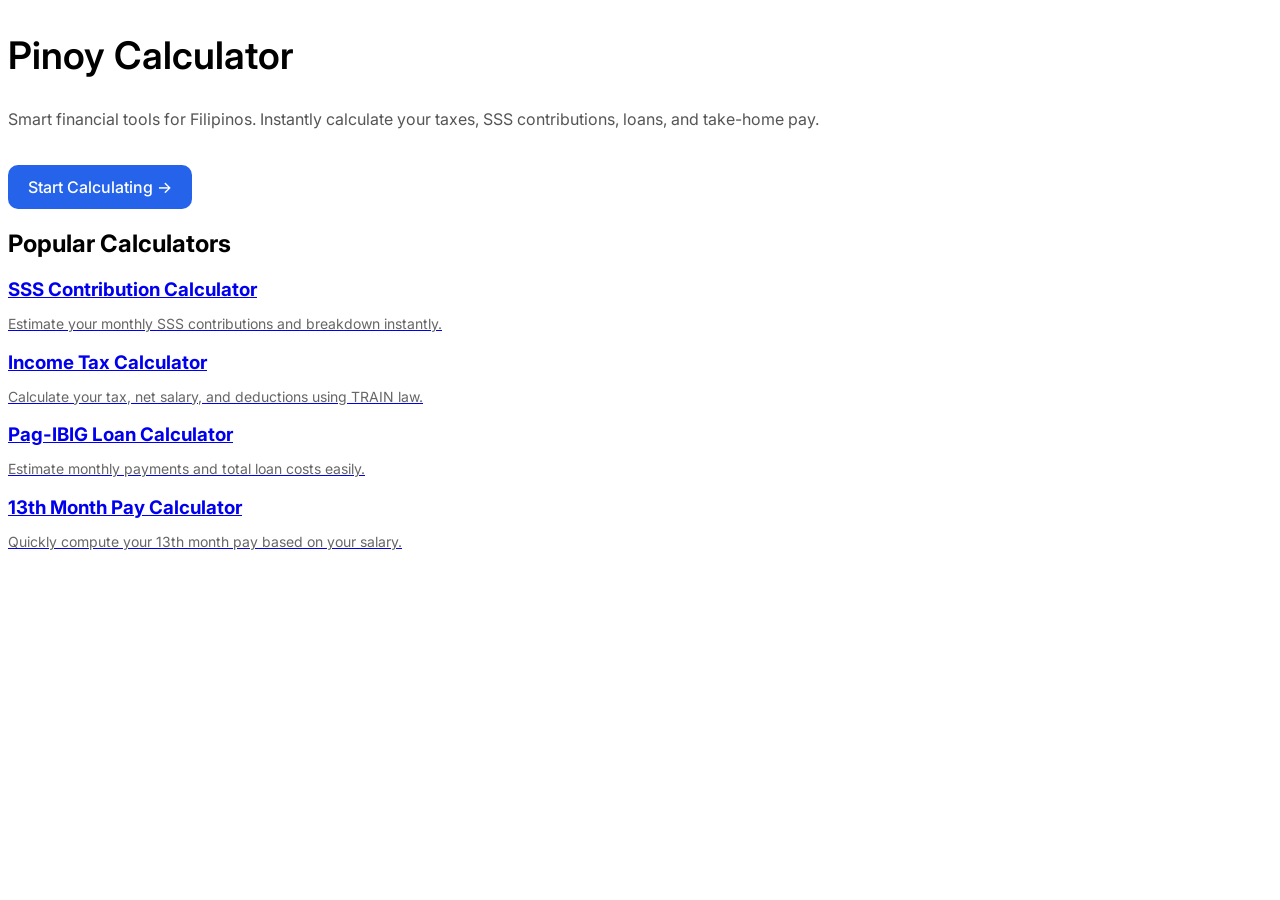
==== index.html @ 7c48332d "Update index.html" ====
<!DOCTYPE html>
<html lang="en">

<head>

<meta charset="UTF-8">
<meta name="viewport" content="width=device-width, initial-scale=1.0">

<title>Pinoy Calculator</title>

<meta name="description" content="Free Filipino financial calculators including SSS, income tax, Pag-IBIG loan, and 13th month pay.">

<!-- FONT -->
<link href="https://fonts.googleapis.com/css2?family=Inter:wght@300;400;500;600&display=swap" rel="stylesheet">

<link rel="stylesheet" href="/phcalculator/css/style.css">

<style>

body{
font-family:'Inter',sans-serif;
}

.hero h1{
font-size:38px;
font-weight:600;
}

.hero p{
color:#555;
font-size:16px;
margin-top:10px;
}

/* button */
.cta-btn{
display:inline-block;
margin-top:20px;
padding:12px 20px;
background:#2563eb;
color:white;
border-radius:10px;
text-decoration:none;
font-weight:500;
transition:0.2s;
}

.cta-btn:hover{
background:#1e4fd6;
}

/* cards */
.calculator-card{
cursor:pointer;
}

.calculator-card h3{
margin-bottom:8px;
}

.calculator-card p{
color:#666;
font-size:14px;
}

</style>

</head>

<body>

<!-- HEADER -->
<div id="header"></div>

<main>

<section class="hero">

<h1>Pinoy Calculator</h1>

<p>
Smart financial tools for Filipinos. Instantly calculate your taxes, SSS contributions, loans, and take-home pay.
</p>

<a href="/phcalculator/calculators/sss-contribution-calculator.html" class="cta-btn">
Start Calculating →
</a>

</section>

<section class="calculator-grid">

<h2>Popular Calculators</h2>

<div class="grid">

<a href="/phcalculator/calculators/sss-contribution-calculator.html" class="calculator-card">
<h3>SSS Contribution Calculator</h3>
<p>Estimate your monthly SSS contributions and breakdown instantly.</p>
</a>

<a href="/phcalculator/calculators/income-tax-calculator.html" class="calculator-card">
<h3>Income Tax Calculator</h3>
<p>Calculate your tax, net salary, and deductions using TRAIN law.</p>
</a>

<a href="/phcalculator/calculators/pagibig-loan-calculator.html" class="calculator-card">
<h3>Pag-IBIG Loan Calculator</h3>
<p>Estimate monthly payments and total loan costs easily.</p>
</a>

<a href="/phcalculator/calculators/13th-month-calculator.html" class="calculator-card">
<h3>13th Month Pay Calculator</h3>
<p>Quickly compute your 13th month pay based on your salary.</p>
</a>

</div>

</section>

</main>

<!-- FOOTER -->
<div id="footer"></div>

<script src="/phcalculator/js/main.js"></script>

</body>
</html>
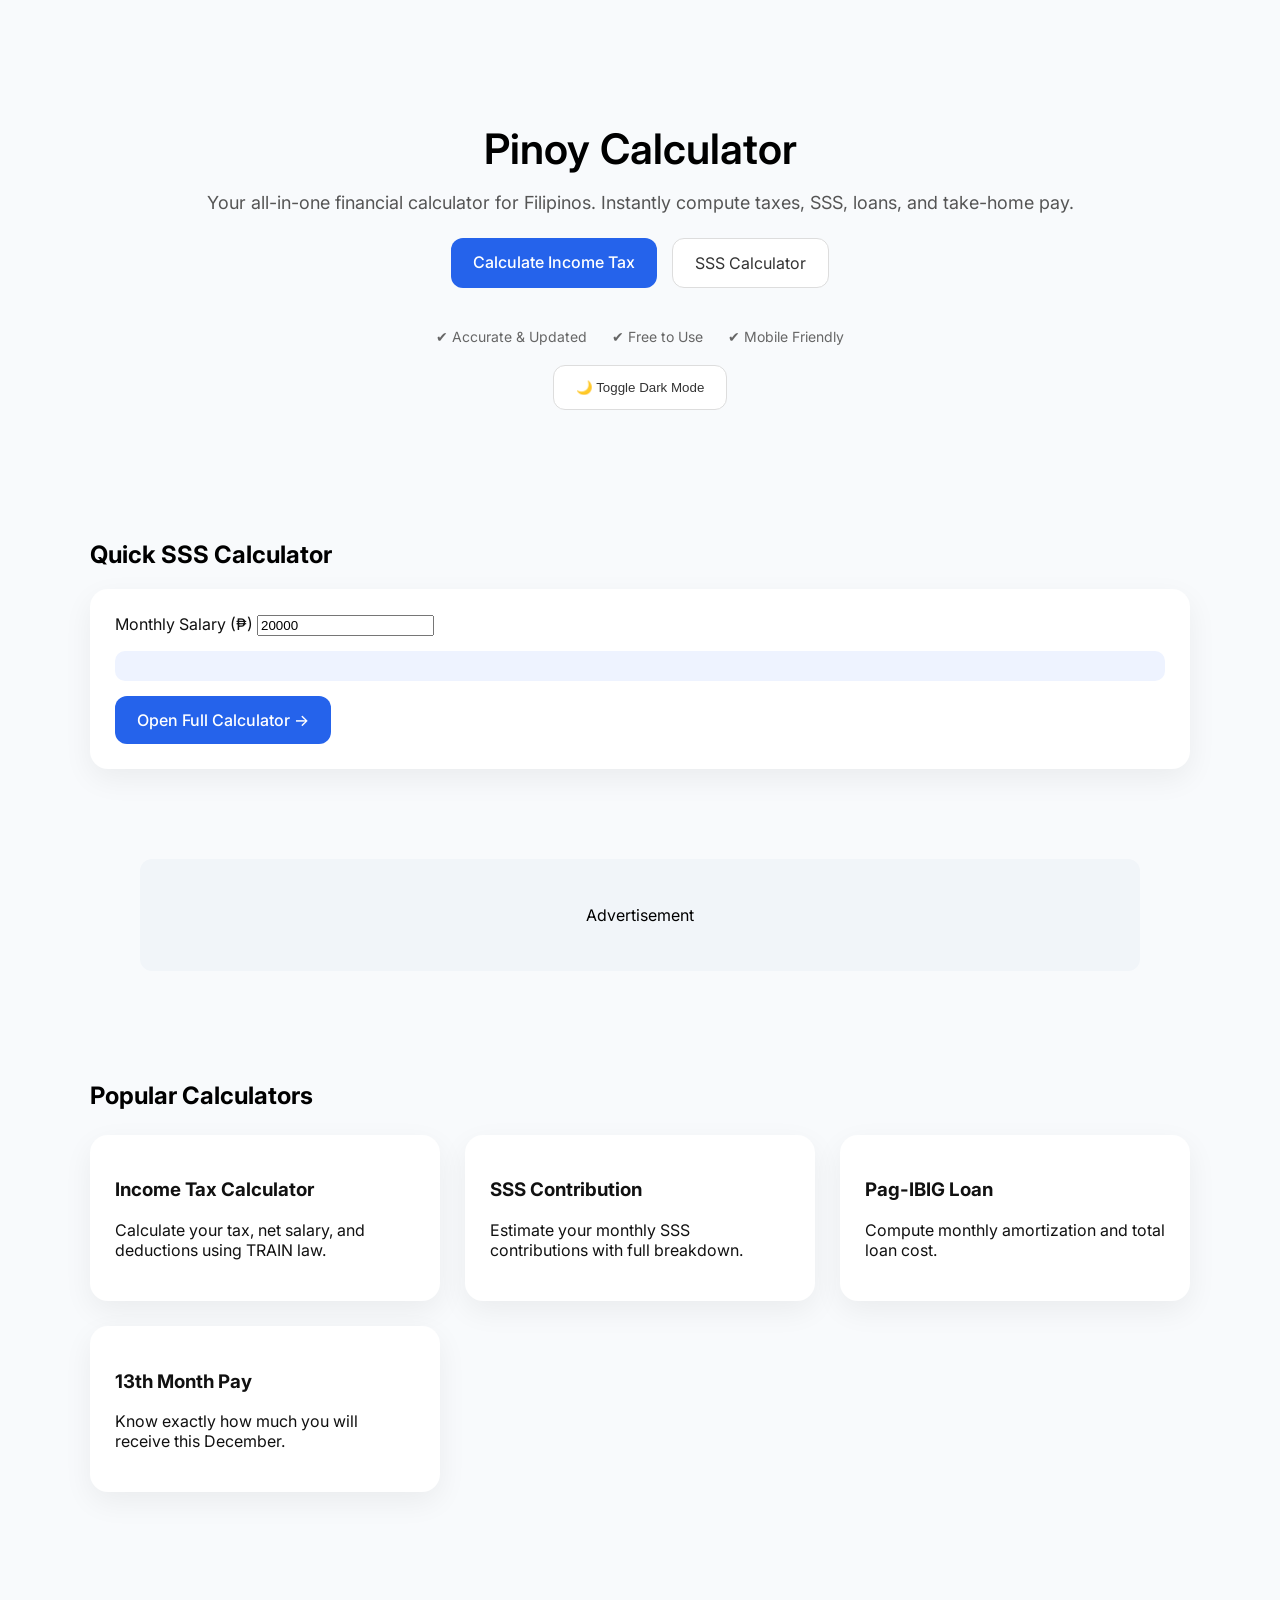
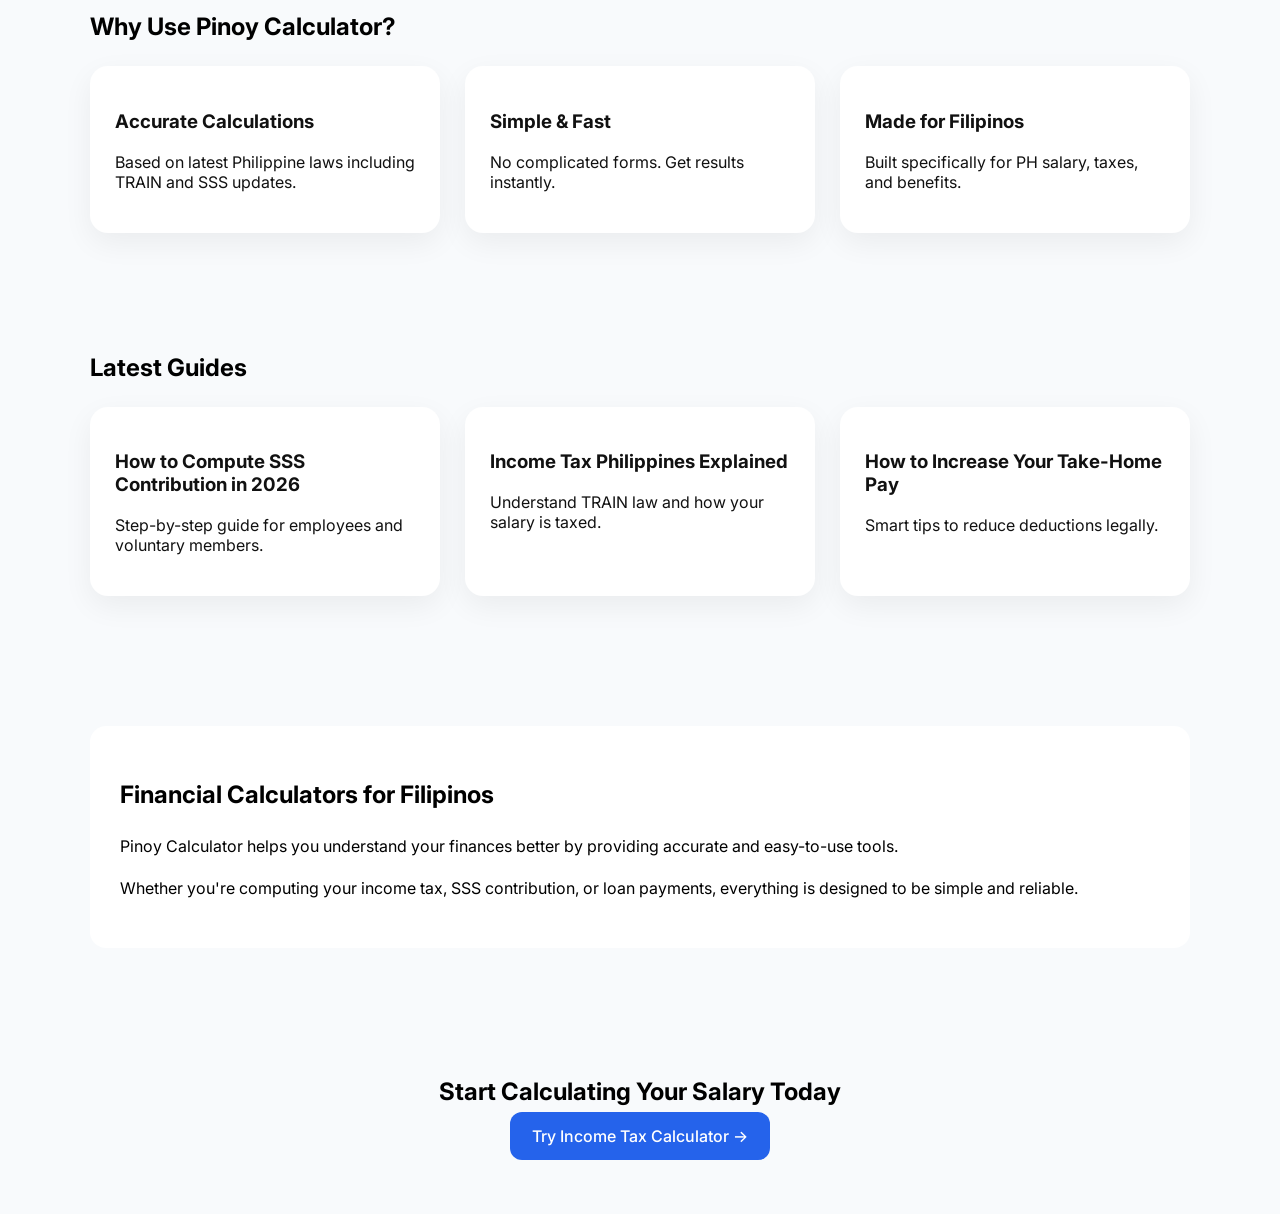
==== commit 47cce86a: "Update index.html" ====
--- a/index.html
+++ b/index.html
@@ -8,59 +8,125 @@
 
 <title>Pinoy Calculator</title>
 
-<meta name="description" content="Free Filipino financial calculators including SSS, income tax, Pag-IBIG loan, and 13th month pay.">
-
-<!-- FONT -->
+<meta name="description" content="Smart financial calculators for Filipinos. Compute SSS, income tax, loans, and take-home pay instantly.">
+
 <link href="https://fonts.googleapis.com/css2?family=Inter:wght@300;400;500;600&display=swap" rel="stylesheet">
-
 <link rel="stylesheet" href="/phcalculator/css/style.css">
 
 <style>
 
 body{
 font-family:'Inter',sans-serif;
+background:#f8fafc;
+}
+
+/* HERO */
+.hero{
+text-align:center;
+padding:80px 20px 60px;
+max-width:900px;
+margin:auto;
 }
 
 .hero h1{
-font-size:38px;
+font-size:42px;
 font-weight:600;
+margin-bottom:10px;
 }
 
 .hero p{
+font-size:18px;
 color:#555;
-font-size:16px;
-margin-top:10px;
-}
-
-/* button */
-.cta-btn{
-display:inline-block;
-margin-top:20px;
-padding:12px 20px;
+}
+
+/* BUTTONS */
+.cta-group{
+margin-top:25px;
+display:flex;
+gap:15px;
+justify-content:center;
+flex-wrap:wrap;
+}
+
+.btn-primary{
 background:#2563eb;
 color:white;
-border-radius:10px;
+padding:14px 22px;
+border-radius:12px;
 text-decoration:none;
 font-weight:500;
+}
+
+.btn-secondary{
+background:white;
+border:1px solid #ddd;
+padding:14px 22px;
+border-radius:12px;
+text-decoration:none;
+color:#333;
+}
+
+/* TRUST */
+.trust{
+margin-top:40px;
+display:flex;
+justify-content:center;
+gap:25px;
+flex-wrap:wrap;
+font-size:14px;
+color:#666;
+}
+
+/* SECTION */
+.section{
+max-width:1100px;
+margin:auto;
+padding:50px 20px;
+}
+
+/* GRID */
+.grid{
+display:grid;
+grid-template-columns:repeat(auto-fit,minmax(260px,1fr));
+gap:25px;
+margin-top:25px;
+}
+
+/* CARD */
+.card{
+background:white;
+padding:25px;
+border-radius:18px;
+box-shadow:0 10px 30px rgba(0,0,0,0.06);
+text-decoration:none;
+color:#111;
 transition:0.2s;
 }
 
-.cta-btn:hover{
-background:#1e4fd6;
-}
-
-/* cards */
-.calculator-card{
-cursor:pointer;
-}
-
-.calculator-card h3{
-margin-bottom:8px;
-}
-
-.calculator-card p{
-color:#666;
-font-size:14px;
+.card:hover{
+transform:translateY(-6px);
+}
+
+/* RESULT BOX */
+.result{
+margin-top:15px;
+padding:15px;
+background:#eef3ff;
+border-radius:10px;
+}
+
+/* INFO */
+.info{
+background:white;
+padding:30px;
+border-radius:16px;
+margin-top:30px;
+line-height:1.6;
+}
+
+.cta-section{
+text-align:center;
+padding:60px 20px;
 }
 
 </style>
@@ -72,53 +138,177 @@
 <!-- HEADER -->
 <div id="header"></div>
 
-<main>
-
+<!-- HERO -->
 <section class="hero">
 
 <h1>Pinoy Calculator</h1>
 
 <p>
-Smart financial tools for Filipinos. Instantly calculate your taxes, SSS contributions, loans, and take-home pay.
+Your all-in-one financial calculator for Filipinos.  
+Instantly compute taxes, SSS, loans, and take-home pay.
 </p>
 
-<a href="/phcalculator/calculators/sss-contribution-calculator.html" class="cta-btn">
-Start Calculating →
-</a>
-
-</section>
-
-<section class="calculator-grid">
+<div class="cta-group">
+<a href="/phcalculator/calculators/income-tax-calculator.html" class="btn-primary">Calculate Income Tax</a>
+<a href="/phcalculator/calculators/sss-contribution-calculator.html" class="btn-secondary">SSS Calculator</a>
+</div>
+
+<div class="trust">
+<span>✔ Accurate & Updated</span>
+<span>✔ Free to Use</span>
+<span>✔ Mobile Friendly</span>
+</div>
+
+<!-- DARK MODE BUTTON -->
+<div style="margin-top:20px;">
+<button onclick="toggleDarkMode()" class="btn-secondary">
+🌙 Toggle Dark Mode
+</button>
+</div>
+
+</section>
+
+<!-- MINI CALCULATOR -->
+<section class="section">
+
+<h2>Quick SSS Calculator</h2>
+
+<div class="card">
+
+<label>Monthly Salary (₱)</label>
+<input type="number" id="miniSalary" value="20000" oninput="miniCalc()">
+
+<div class="result" id="miniResult"></div>
+
+<a href="/phcalculator/calculators/sss-contribution-calculator.html" class="btn-primary" style="margin-top:15px; display:inline-block;">
+Open Full Calculator →
+</a>
+
+</div>
+
+</section>
+
+<!-- ADSENSE -->
+<div style="max-width:1000px;margin:40px auto;text-align:center;">
+
+<div style="background:#f1f5f9;padding:30px;border-radius:12px;">
+<p>Advertisement</p>
+</div>
+
+</div>
+
+<!-- CALCULATORS -->
+<section class="section">
 
 <h2>Popular Calculators</h2>
 
 <div class="grid">
 
-<a href="/phcalculator/calculators/sss-contribution-calculator.html" class="calculator-card">
-<h3>SSS Contribution Calculator</h3>
-<p>Estimate your monthly SSS contributions and breakdown instantly.</p>
-</a>
-
-<a href="/phcalculator/calculators/income-tax-calculator.html" class="calculator-card">
+<a href="/phcalculator/calculators/income-tax-calculator.html" class="card">
 <h3>Income Tax Calculator</h3>
 <p>Calculate your tax, net salary, and deductions using TRAIN law.</p>
 </a>
 
-<a href="/phcalculator/calculators/pagibig-loan-calculator.html" class="calculator-card">
-<h3>Pag-IBIG Loan Calculator</h3>
-<p>Estimate monthly payments and total loan costs easily.</p>
-</a>
-
-<a href="/phcalculator/calculators/13th-month-calculator.html" class="calculator-card">
-<h3>13th Month Pay Calculator</h3>
-<p>Quickly compute your 13th month pay based on your salary.</p>
-</a>
-
-</div>
-
-</section>
-
-</main>
+<a href="/phcalculator/calculators/sss-contribution-calculator.html" class="card">
+<h3>SSS Contribution</h3>
+<p>Estimate your monthly SSS contributions with full breakdown.</p>
+</a>
+
+<a href="/phcalculator/calculators/pagibig-loan-calculator.html" class="card">
+<h3>Pag-IBIG Loan</h3>
+<p>Compute monthly amortization and total loan cost.</p>
+</a>
+
+<a href="/phcalculator/calculators/13th-month-calculator.html" class="card">
+<h3>13th Month Pay</h3>
+<p>Know exactly how much you will receive this December.</p>
+</a>
+
+</div>
+
+</section>
+
+<!-- FEATURES -->
+<section class="section">
+
+<h2>Why Use Pinoy Calculator?</h2>
+
+<div class="grid">
+
+<div class="card">
+<h3>Accurate Calculations</h3>
+<p>Based on latest Philippine laws including TRAIN and SSS updates.</p>
+</div>
+
+<div class="card">
+<h3>Simple & Fast</h3>
+<p>No complicated forms. Get results instantly.</p>
+</div>
+
+<div class="card">
+<h3>Made for Filipinos</h3>
+<p>Built specifically for PH salary, taxes, and benefits.</p>
+</div>
+
+</div>
+
+</section>
+
+<!-- BLOG -->
+<section class="section">
+
+<h2>Latest Guides</h2>
+
+<div class="grid">
+
+<a href="#" class="card">
+<h3>How to Compute SSS Contribution in 2026</h3>
+<p>Step-by-step guide for employees and voluntary members.</p>
+</a>
+
+<a href="#" class="card">
+<h3>Income Tax Philippines Explained</h3>
+<p>Understand TRAIN law and how your salary is taxed.</p>
+</a>
+
+<a href="#" class="card">
+<h3>How to Increase Your Take-Home Pay</h3>
+<p>Smart tips to reduce deductions legally.</p>
+</a>
+
+</div>
+
+</section>
+
+<!-- INFO -->
+<section class="section">
+
+<div class="info">
+
+<h2>Financial Calculators for Filipinos</h2>
+
+<p>
+Pinoy Calculator helps you understand your finances better by providing accurate and easy-to-use tools.
+</p>
+
+<p>
+Whether you're computing your income tax, SSS contribution, or loan payments, everything is designed to be simple and reliable.
+</p>
+
+</div>
+
+</section>
+
+<!-- CTA -->
+<section class="cta-section">
+
+<h2>Start Calculating Your Salary Today</h2>
+
+<a href="/phcalculator/calculators/income-tax-calculator.html" class="btn-primary">
+Try Income Tax Calculator →
+</a>
+
+</section>
 
 <!-- FOOTER -->
 <div id="footer"></div>
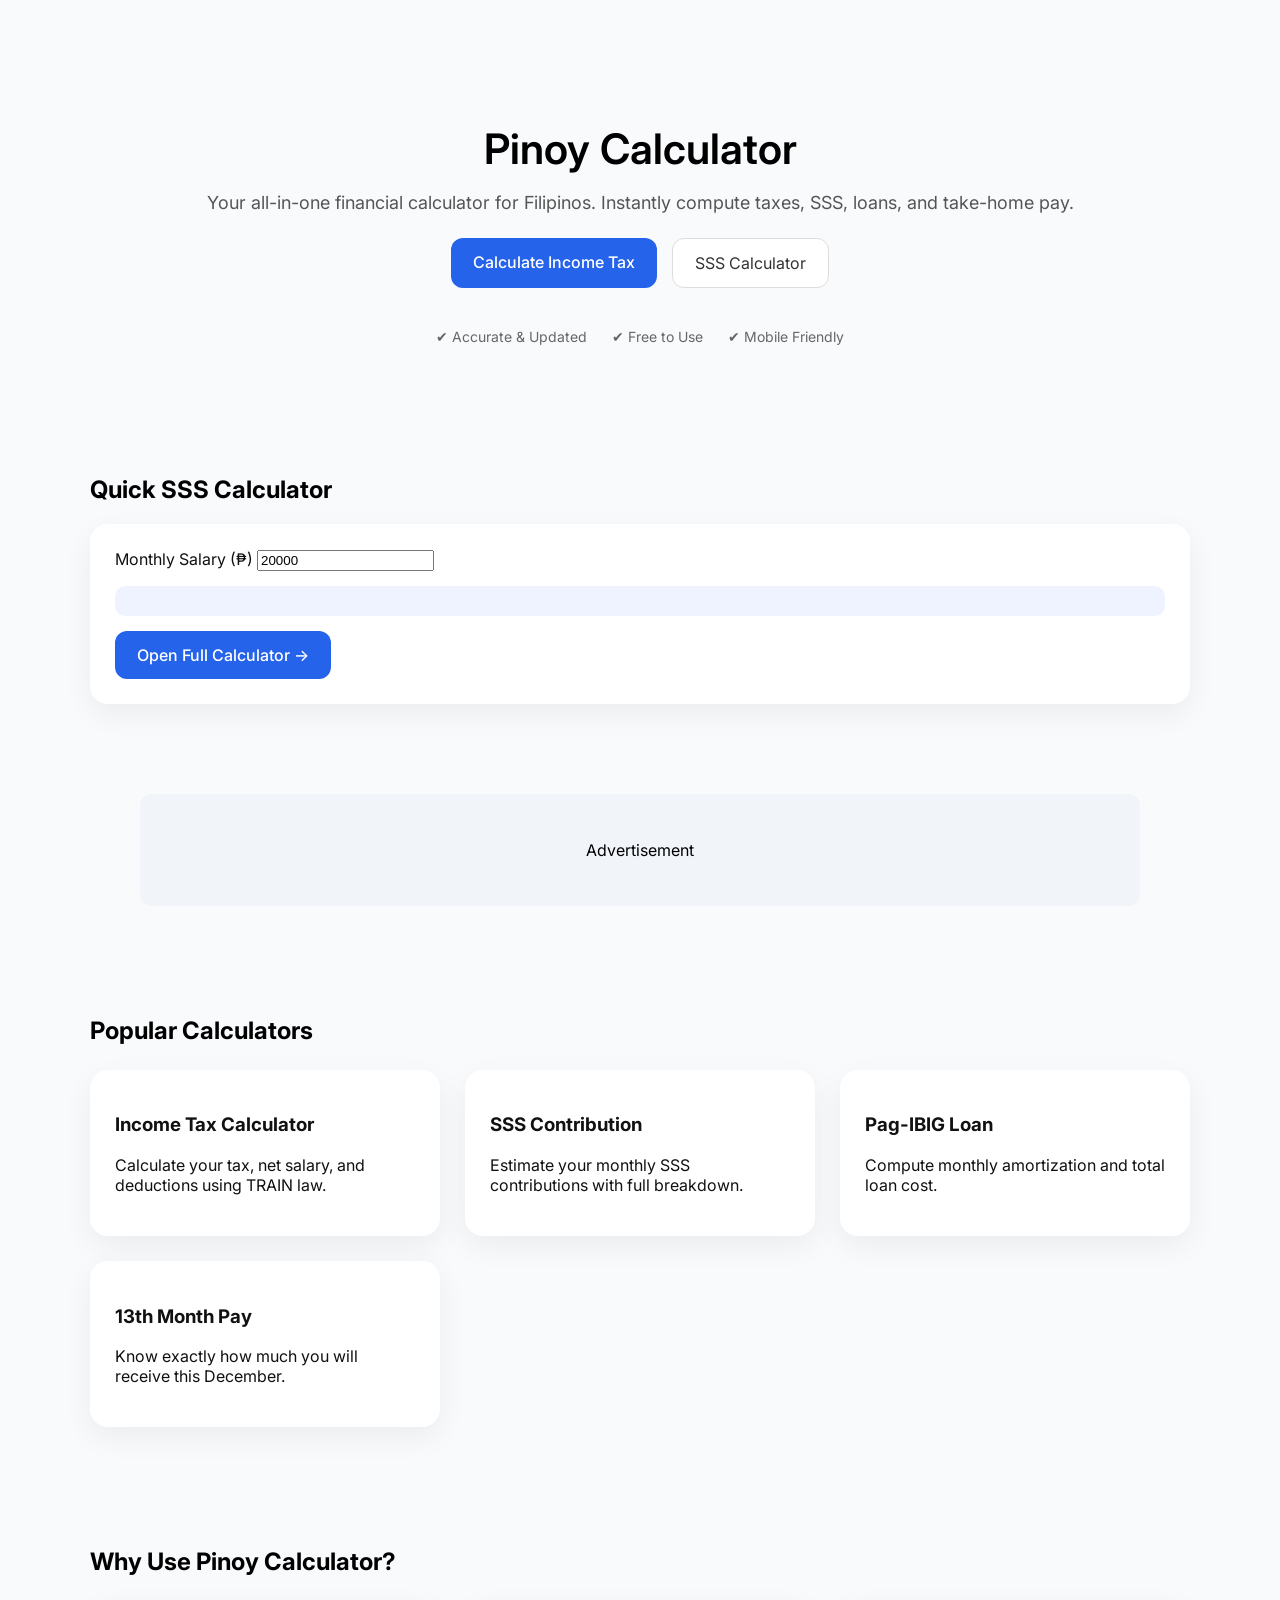
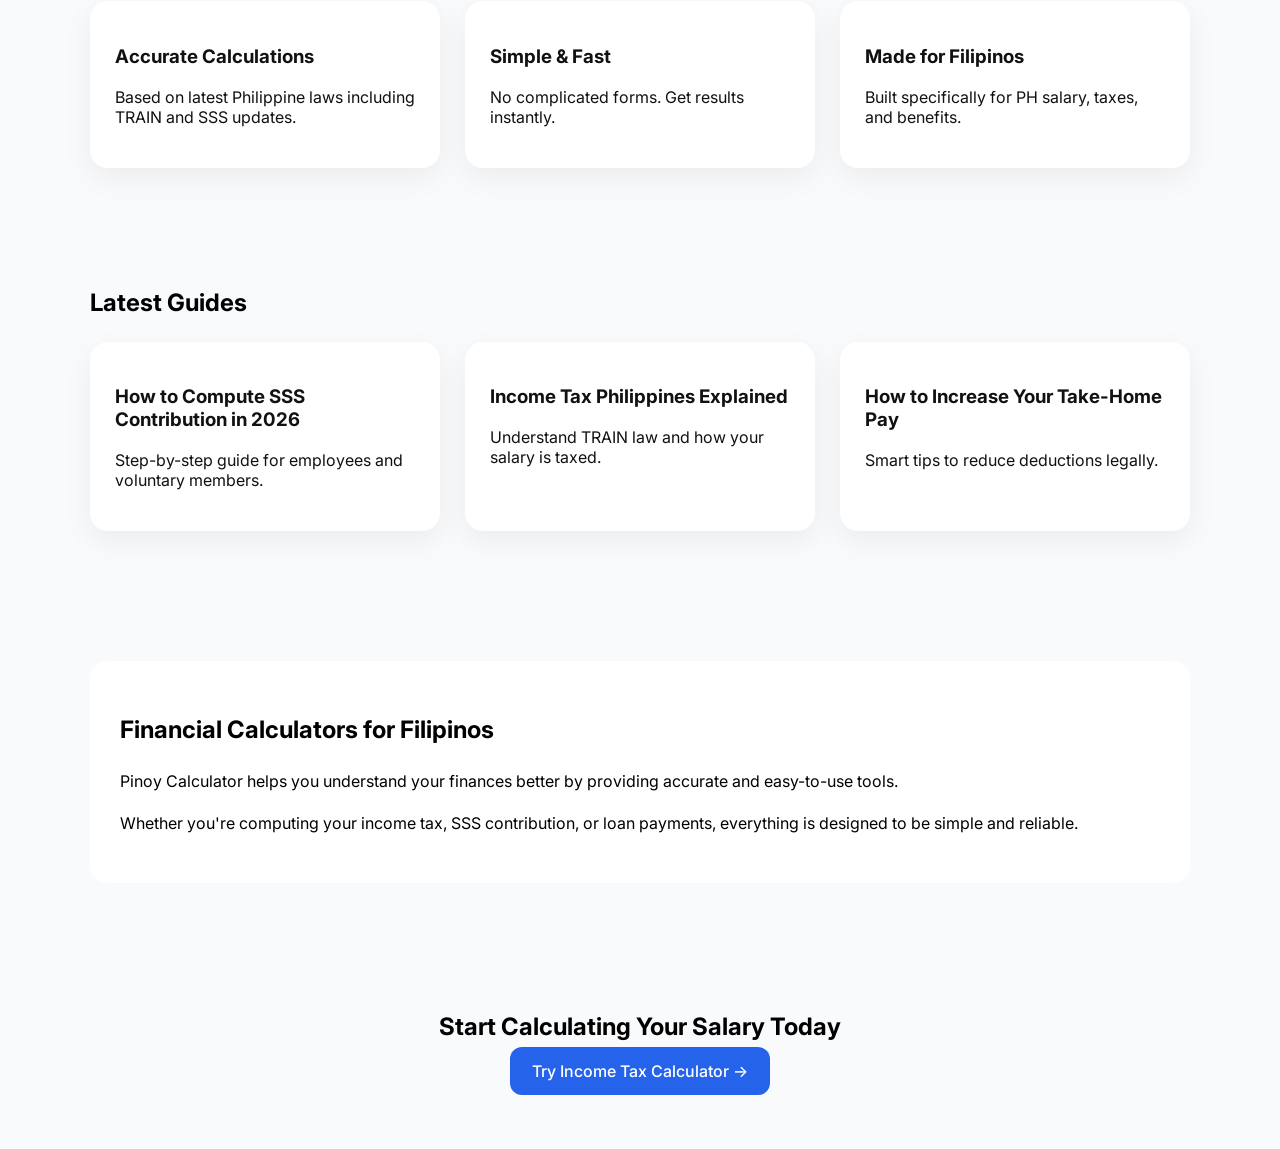
==== commit 25e4a4f5: "Update index.html" ====
--- a/index.html
+++ b/index.html
@@ -159,13 +159,6 @@
 <span>✔ Mobile Friendly</span>
 </div>
 
-<!-- DARK MODE BUTTON -->
-<div style="margin-top:20px;">
-<button onclick="toggleDarkMode()" class="btn-secondary">
-🌙 Toggle Dark Mode
-</button>
-</div>
-
 </section>
 
 <!-- MINI CALCULATOR -->
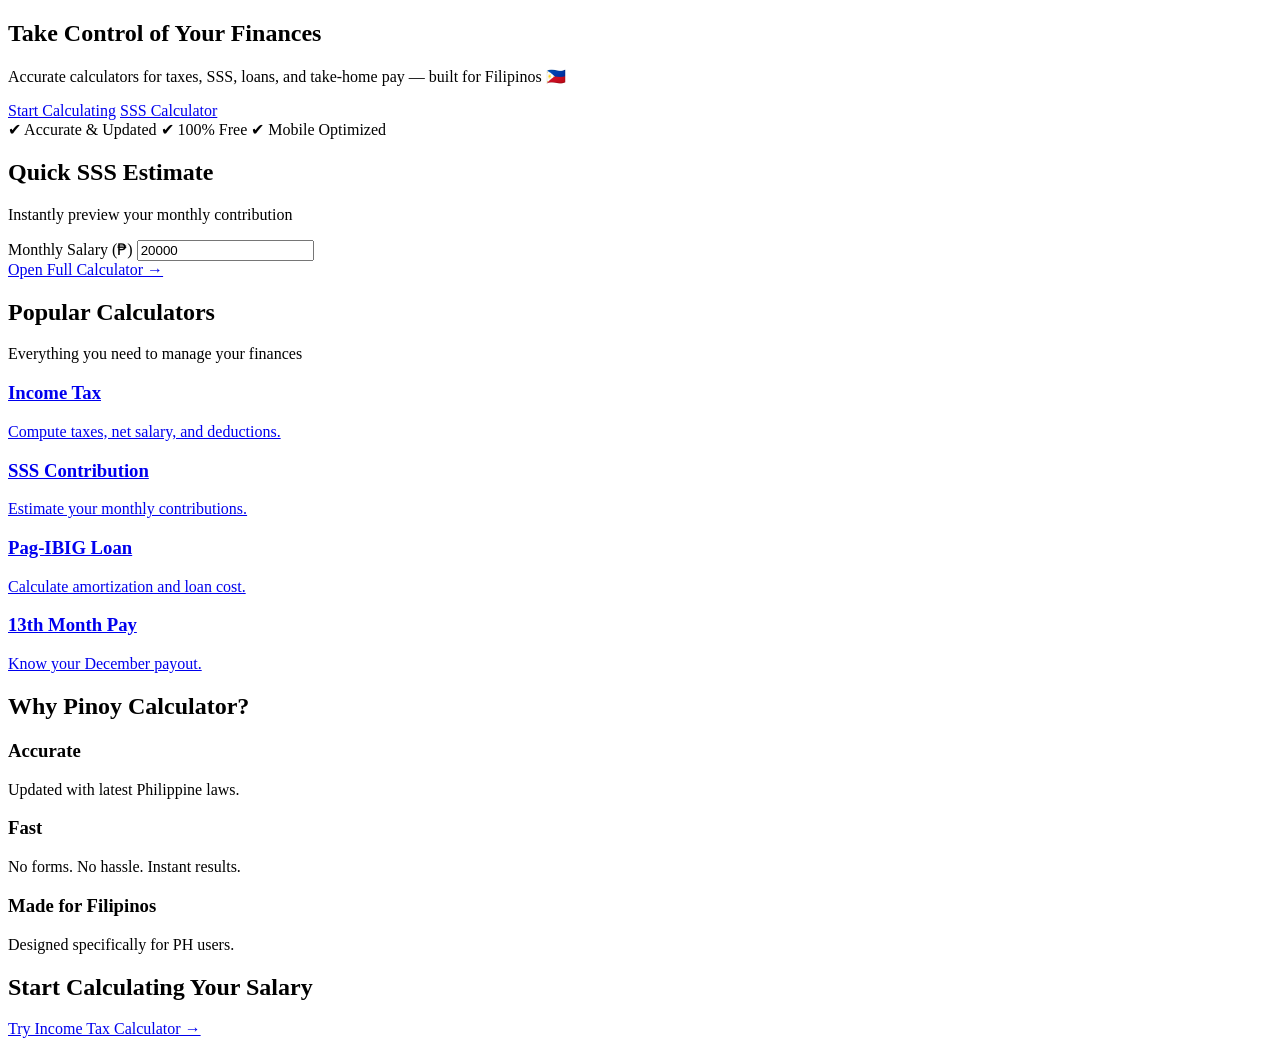
==== commit a012856b: "Update index.html" ====
--- a/index.html
+++ b/index.html
@@ -1,6 +1,5 @@
 <!DOCTYPE html>
 <html lang="en">
-
 <head>
 
 <meta charset="UTF-8">
@@ -10,170 +9,57 @@
 
 <meta name="description" content="Smart financial calculators for Filipinos. Compute SSS, income tax, loans, and take-home pay instantly.">
 
-<link href="https://fonts.googleapis.com/css2?family=Inter:wght@300;400;500;600&display=swap" rel="stylesheet">
+<link href="https://fonts.googleapis.com/css2?family=Inter:wght@300;400;500;600;700&display=swap" rel="stylesheet">
 <link rel="stylesheet" href="/phcalculator/css/style.css">
-
-<style>
-
-body{
-font-family:'Inter',sans-serif;
-background:#f8fafc;
-}
-
-/* HERO */
-.hero{
-text-align:center;
-padding:80px 20px 60px;
-max-width:900px;
-margin:auto;
-}
-
-.hero h1{
-font-size:42px;
-font-weight:600;
-margin-bottom:10px;
-}
-
-.hero p{
-font-size:18px;
-color:#555;
-}
-
-/* BUTTONS */
-.cta-group{
-margin-top:25px;
-display:flex;
-gap:15px;
-justify-content:center;
-flex-wrap:wrap;
-}
-
-.btn-primary{
-background:#2563eb;
-color:white;
-padding:14px 22px;
-border-radius:12px;
-text-decoration:none;
-font-weight:500;
-}
-
-.btn-secondary{
-background:white;
-border:1px solid #ddd;
-padding:14px 22px;
-border-radius:12px;
-text-decoration:none;
-color:#333;
-}
-
-/* TRUST */
-.trust{
-margin-top:40px;
-display:flex;
-justify-content:center;
-gap:25px;
-flex-wrap:wrap;
-font-size:14px;
-color:#666;
-}
-
-/* SECTION */
-.section{
-max-width:1100px;
-margin:auto;
-padding:50px 20px;
-}
-
-/* GRID */
-.grid{
-display:grid;
-grid-template-columns:repeat(auto-fit,minmax(260px,1fr));
-gap:25px;
-margin-top:25px;
-}
-
-/* CARD */
-.card{
-background:white;
-padding:25px;
-border-radius:18px;
-box-shadow:0 10px 30px rgba(0,0,0,0.06);
-text-decoration:none;
-color:#111;
-transition:0.2s;
-}
-
-.card:hover{
-transform:translateY(-6px);
-}
-
-/* RESULT BOX */
-.result{
-margin-top:15px;
-padding:15px;
-background:#eef3ff;
-border-radius:10px;
-}
-
-/* INFO */
-.info{
-background:white;
-padding:30px;
-border-radius:16px;
-margin-top:30px;
-line-height:1.6;
-}
-
-.cta-section{
-text-align:center;
-padding:60px 20px;
-}
-
-</style>
 
 </head>
 
 <body>
 
-<!-- HEADER -->
 <div id="header"></div>
 
 <!-- HERO -->
 <section class="hero">
 
-<h1>Pinoy Calculator</h1>
+<div class="hero-inner">
+
+<h1>Take Control of Your Finances</h1>
 
 <p>
-Your all-in-one financial calculator for Filipinos.  
-Instantly compute taxes, SSS, loans, and take-home pay.
+Accurate calculators for taxes, SSS, loans, and take-home pay — built for Filipinos 🇵🇭
 </p>
 
 <div class="cta-group">
-<a href="/phcalculator/calculators/income-tax-calculator.html" class="btn-primary">Calculate Income Tax</a>
+<a href="/phcalculator/calculators/income-tax-calculator.html" class="btn-primary">Start Calculating</a>
 <a href="/phcalculator/calculators/sss-contribution-calculator.html" class="btn-secondary">SSS Calculator</a>
 </div>
 
 <div class="trust">
 <span>✔ Accurate & Updated</span>
-<span>✔ Free to Use</span>
-<span>✔ Mobile Friendly</span>
+<span>✔ 100% Free</span>
+<span>✔ Mobile Optimized</span>
+</div>
+
 </div>
 
 </section>
 
-<!-- MINI CALCULATOR -->
+<!-- QUICK TOOL -->
 <section class="section">
 
-<h2>Quick SSS Calculator</h2>
+<div class="section-header">
+<h2>Quick SSS Estimate</h2>
+<p>Instantly preview your monthly contribution</p>
+</div>
 
-<div class="card">
+<div class="card highlight">
 
 <label>Monthly Salary (₱)</label>
 <input type="number" id="miniSalary" value="20000" oninput="miniCalc()">
 
 <div class="result" id="miniResult"></div>
 
-<a href="/phcalculator/calculators/sss-contribution-calculator.html" class="btn-primary" style="margin-top:15px; display:inline-block;">
+<a href="/phcalculator/calculators/sss-contribution-calculator.html" class="btn-primary full">
 Open Full Calculator →
 </a>
 
@@ -181,112 +67,63 @@
 
 </section>
 
-<!-- ADSENSE -->
-<div style="max-width:1000px;margin:40px auto;text-align:center;">
+<!-- CALCULATORS -->
+<section class="section alt">
 
-<div style="background:#f1f5f9;padding:30px;border-radius:12px;">
-<p>Advertisement</p>
+<div class="section-header">
+<h2>Popular Calculators</h2>
+<p>Everything you need to manage your finances</p>
 </div>
-
-</div>
-
-<!-- CALCULATORS -->
-<section class="section">
-
-<h2>Popular Calculators</h2>
 
 <div class="grid">
 
 <a href="/phcalculator/calculators/income-tax-calculator.html" class="card">
-<h3>Income Tax Calculator</h3>
-<p>Calculate your tax, net salary, and deductions using TRAIN law.</p>
+<h3>Income Tax</h3>
+<p>Compute taxes, net salary, and deductions.</p>
 </a>
 
 <a href="/phcalculator/calculators/sss-contribution-calculator.html" class="card">
 <h3>SSS Contribution</h3>
-<p>Estimate your monthly SSS contributions with full breakdown.</p>
+<p>Estimate your monthly contributions.</p>
 </a>
 
 <a href="/phcalculator/calculators/pagibig-loan-calculator.html" class="card">
 <h3>Pag-IBIG Loan</h3>
-<p>Compute monthly amortization and total loan cost.</p>
+<p>Calculate amortization and loan cost.</p>
 </a>
 
 <a href="/phcalculator/calculators/13th-month-calculator.html" class="card">
 <h3>13th Month Pay</h3>
-<p>Know exactly how much you will receive this December.</p>
+<p>Know your December payout.</p>
 </a>
 
 </div>
 
 </section>
 
-<!-- FEATURES -->
+<!-- WHY -->
 <section class="section">
 
-<h2>Why Use Pinoy Calculator?</h2>
+<div class="section-header">
+<h2>Why Pinoy Calculator?</h2>
+</div>
 
 <div class="grid">
 
 <div class="card">
-<h3>Accurate Calculations</h3>
-<p>Based on latest Philippine laws including TRAIN and SSS updates.</p>
+<h3>Accurate</h3>
+<p>Updated with latest Philippine laws.</p>
 </div>
 
 <div class="card">
-<h3>Simple & Fast</h3>
-<p>No complicated forms. Get results instantly.</p>
+<h3>Fast</h3>
+<p>No forms. No hassle. Instant results.</p>
 </div>
 
 <div class="card">
 <h3>Made for Filipinos</h3>
-<p>Built specifically for PH salary, taxes, and benefits.</p>
+<p>Designed specifically for PH users.</p>
 </div>
-
-</div>
-
-</section>
-
-<!-- BLOG -->
-<section class="section">
-
-<h2>Latest Guides</h2>
-
-<div class="grid">
-
-<a href="#" class="card">
-<h3>How to Compute SSS Contribution in 2026</h3>
-<p>Step-by-step guide for employees and voluntary members.</p>
-</a>
-
-<a href="#" class="card">
-<h3>Income Tax Philippines Explained</h3>
-<p>Understand TRAIN law and how your salary is taxed.</p>
-</a>
-
-<a href="#" class="card">
-<h3>How to Increase Your Take-Home Pay</h3>
-<p>Smart tips to reduce deductions legally.</p>
-</a>
-
-</div>
-
-</section>
-
-<!-- INFO -->
-<section class="section">
-
-<div class="info">
-
-<h2>Financial Calculators for Filipinos</h2>
-
-<p>
-Pinoy Calculator helps you understand your finances better by providing accurate and easy-to-use tools.
-</p>
-
-<p>
-Whether you're computing your income tax, SSS contribution, or loan payments, everything is designed to be simple and reliable.
-</p>
 
 </div>
 
@@ -295,7 +132,7 @@
 <!-- CTA -->
 <section class="cta-section">
 
-<h2>Start Calculating Your Salary Today</h2>
+<h2>Start Calculating Your Salary</h2>
 
 <a href="/phcalculator/calculators/income-tax-calculator.html" class="btn-primary">
 Try Income Tax Calculator →
@@ -303,7 +140,6 @@
 
 </section>
 
-<!-- FOOTER -->
 <div id="footer"></div>
 
 <script src="/phcalculator/js/main.js"></script>
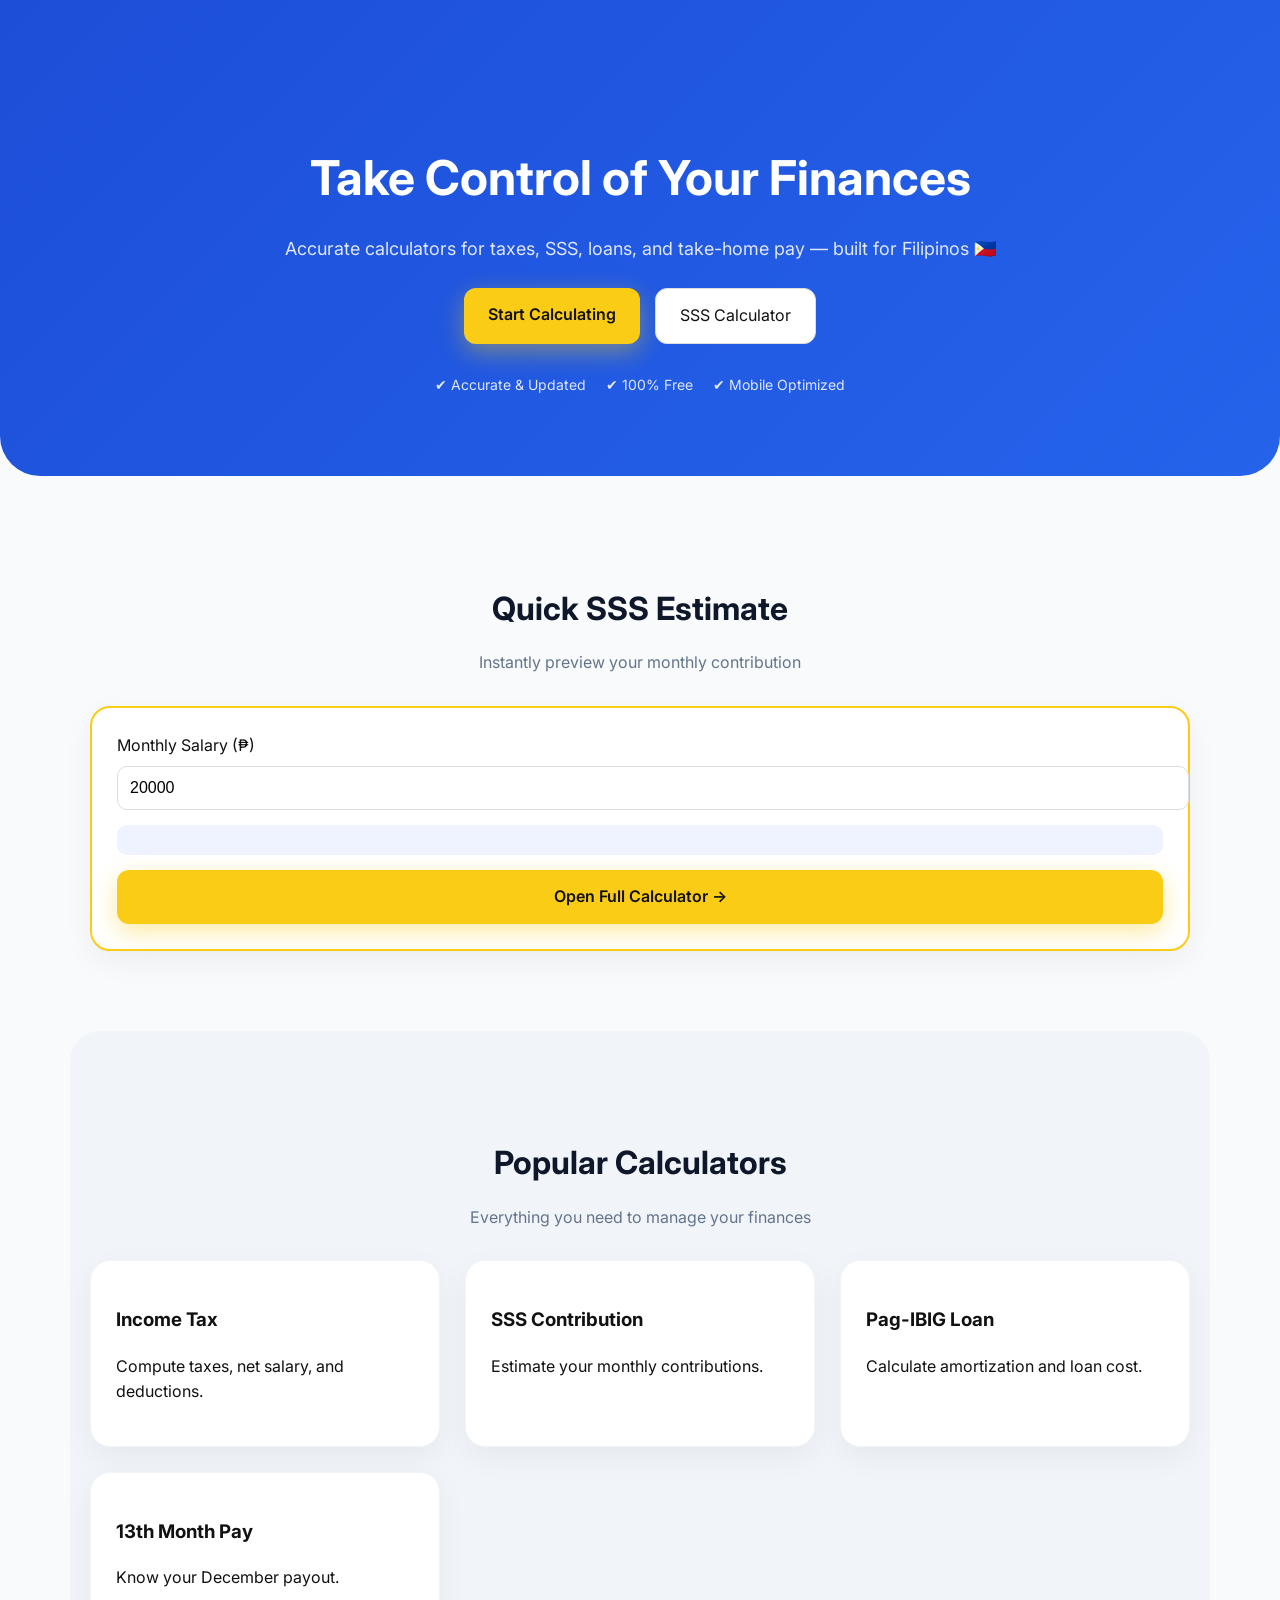
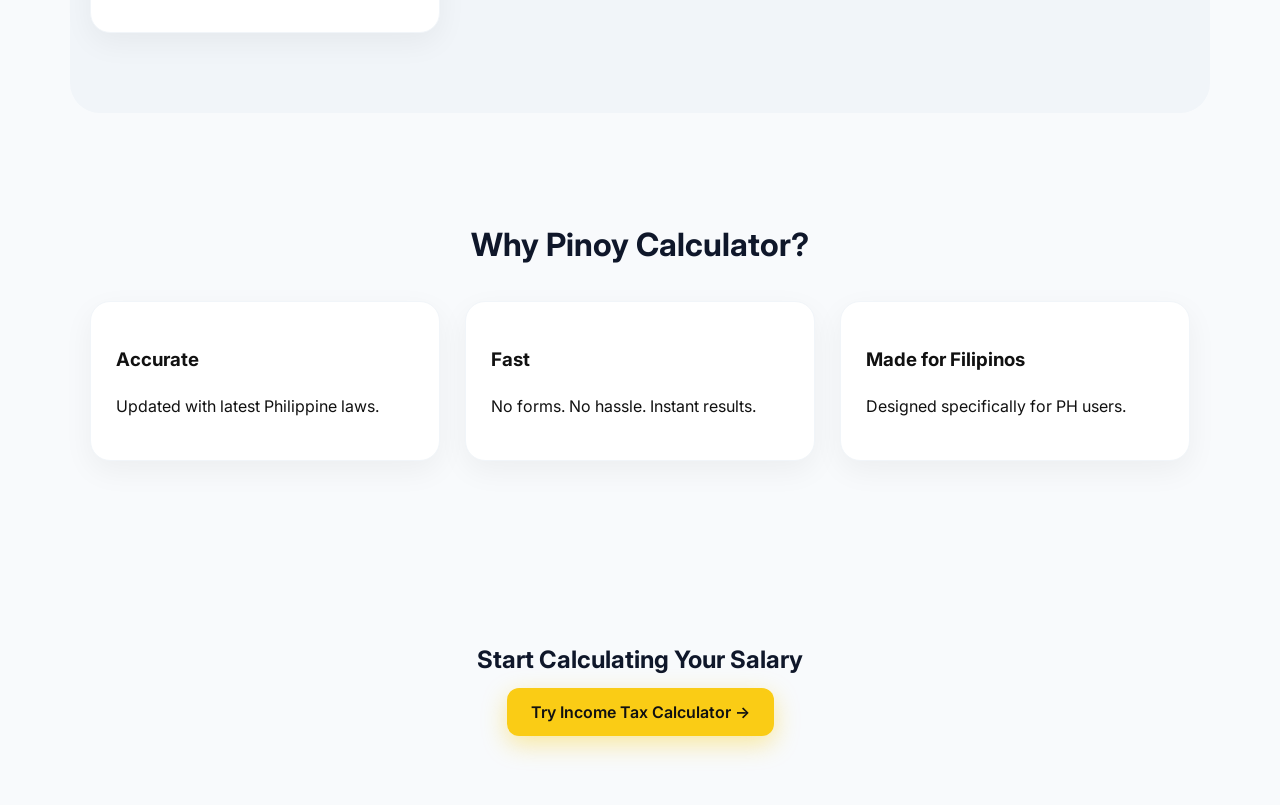
==== commit e4b2d01e: "Update index.html" ====
--- a/index.html
+++ b/index.html
@@ -10,7 +10,7 @@
 <meta name="description" content="Smart financial calculators for Filipinos. Compute SSS, income tax, loans, and take-home pay instantly.">
 
 <link href="https://fonts.googleapis.com/css2?family=Inter:wght@300;400;500;600;700&display=swap" rel="stylesheet">
-<link rel="stylesheet" href="/phcalculator/css/style.css">
+<link rel="stylesheet" href="css/style.css">
 
 </head>
 
--- a/css/style.css
+++ b/css/style.css
@@ -0,0 +1,264 @@
+/* ===== ROOT COLORS (Pinoy Premium Theme) ===== */
+:root{
+  --primary:#1d4ed8;
+  --primary-dark:#1e3a8a;
+  --accent:#facc15;
+  --bg:#f8fafc;
+  --text:#0f172a;
+}
+
+/* ===== GLOBAL ===== */
+body{
+  font-family:'Inter',sans-serif;
+  margin:0;
+  background:var(--bg);
+  color:var(--text);
+  line-height:1.6;
+}
+
+/* ===== HEADER (keep stable) ===== */
+.site-header{
+  background:white;
+  border-bottom:3px solid var(--accent);
+  position:sticky;
+  top:0;
+  z-index:1000;
+}
+
+.nav-container{
+  max-width:1100px;
+  margin:auto;
+  display:flex;
+  align-items:center;
+  justify-content:space-between;
+  padding:15px 20px;
+}
+
+.nav-menu{
+  display:flex;
+  gap:20px;
+}
+
+.nav-menu a{
+  text-decoration:none;
+  color:#333;
+  font-weight:500;
+}
+
+.nav-menu a:hover{
+  color:var(--primary);
+}
+
+/* ===== HERO ===== */
+.hero{
+  background:linear-gradient(135deg,#1d4ed8,#2563eb);
+  color:white;
+  padding:100px 20px 80px;
+  border-radius:0 0 40px 40px;
+}
+
+.hero-inner{
+  max-width:800px;
+  margin:auto;
+  text-align:center;
+}
+
+.hero h1{
+  font-size:48px;
+  font-weight:700;
+  margin-bottom:10px;
+}
+
+.hero p{
+  font-size:18px;
+  color:#e0e7ff;
+}
+
+/* ===== BUTTONS ===== */
+.cta-group{
+  margin-top:25px;
+  display:flex;
+  gap:15px;
+  justify-content:center;
+  flex-wrap:wrap;
+}
+
+.btn-primary{
+  background:var(--accent);
+  color:#111;
+  padding:14px 24px;
+  border-radius:12px;
+  font-weight:600;
+  text-decoration:none;
+  box-shadow:0 8px 25px rgba(250,204,21,0.4);
+  transition:0.25s;
+}
+
+.btn-primary:hover{
+  transform:translateY(-2px);
+}
+
+.btn-secondary{
+  background:white;
+  color:#111;
+  padding:14px 24px;
+  border-radius:12px;
+  text-decoration:none;
+  border:1px solid #ddd;
+}
+
+.btn-primary.full{
+  display:block;
+  text-align:center;
+  margin-top:15px;
+}
+
+/* ===== TRUST ===== */
+.trust{
+  margin-top:30px;
+  display:flex;
+  gap:20px;
+  justify-content:center;
+  flex-wrap:wrap;
+  font-size:14px;
+  color:#e0e7ff;
+}
+
+/* ===== SECTIONS ===== */
+.section{
+  max-width:1100px;
+  margin:auto;
+  padding:80px 20px;
+}
+
+.section.alt{
+  background:#f1f5f9;
+  border-radius:30px;
+}
+
+/* ===== SECTION HEADER ===== */
+.section-header{
+  text-align:center;
+  margin-bottom:30px;
+}
+
+.section-header h2{
+  font-size:32px;
+  margin-bottom:8px;
+}
+
+.section-header p{
+  color:#64748b;
+}
+
+/* ===== GRID ===== */
+.grid{
+  display:grid;
+  grid-template-columns:repeat(auto-fit,minmax(260px,1fr));
+  gap:25px;
+}
+
+/* ===== CARD ===== */
+.card{
+  background:white;
+  padding:25px;
+  border-radius:20px;
+  box-shadow:0 10px 30px rgba(0,0,0,0.05);
+  transition:0.25s;
+  border:1px solid #f1f5f9;
+  text-decoration:none;
+  color:#111;
+}
+
+.card:hover{
+  transform:translateY(-6px);
+}
+
+/* ===== HIGHLIGHT CARD ===== */
+.highlight{
+  border:2px solid var(--accent);
+}
+
+/* ===== INPUT ===== */
+input{
+  width:100%;
+  padding:12px;
+  margin-top:8px;
+  border-radius:10px;
+  border:1px solid #ddd;
+  font-size:16px;
+}
+
+/* ===== RESULT ===== */
+.result{
+  margin-top:15px;
+  padding:15px;
+  background:#eef3ff;
+  border-radius:10px;
+}
+
+/* ===== CTA ===== */
+.cta-section{
+  text-align:center;
+  padding:80px 20px;
+}
+
+/* ===== FOOTER ===== */
+.site-footer{
+  background:#020617;
+  color:#cbd5e1;
+}
+
+/* ===== MOBILE ===== */
+@media(max-width:768px){
+
+  .hero h1{
+    font-size:34px;
+  }
+
+  .nav-menu{
+    display:none;
+    flex-direction:column;
+    position:absolute;
+    top:70px;
+    right:20px;
+    background:white;
+    padding:20px;
+    border-radius:10px;
+    box-shadow:0 10px 30px rgba(0,0,0,0.1);
+  }
+
+  .nav-menu.active{
+    display:flex;
+  }
+
+}
+
+/* ===== DARK MODE ===== */
+body.dark{
+  background:#020617;
+  color:#e5e7eb;
+}
+
+body.dark .card{
+  background:#0f172a;
+}
+
+body.dark .hero{
+  background:linear-gradient(135deg,#1e3a8a,#1d4ed8);
+}
+
+.logo img{
+  height:48px;
+  transition:0.25s ease;
+}
+
+.logo img:hover{
+  transform:scale(1.05);
+}
+
+@media(max-width:768px){
+  .logo img{
+    height:40px;
+  }
+}
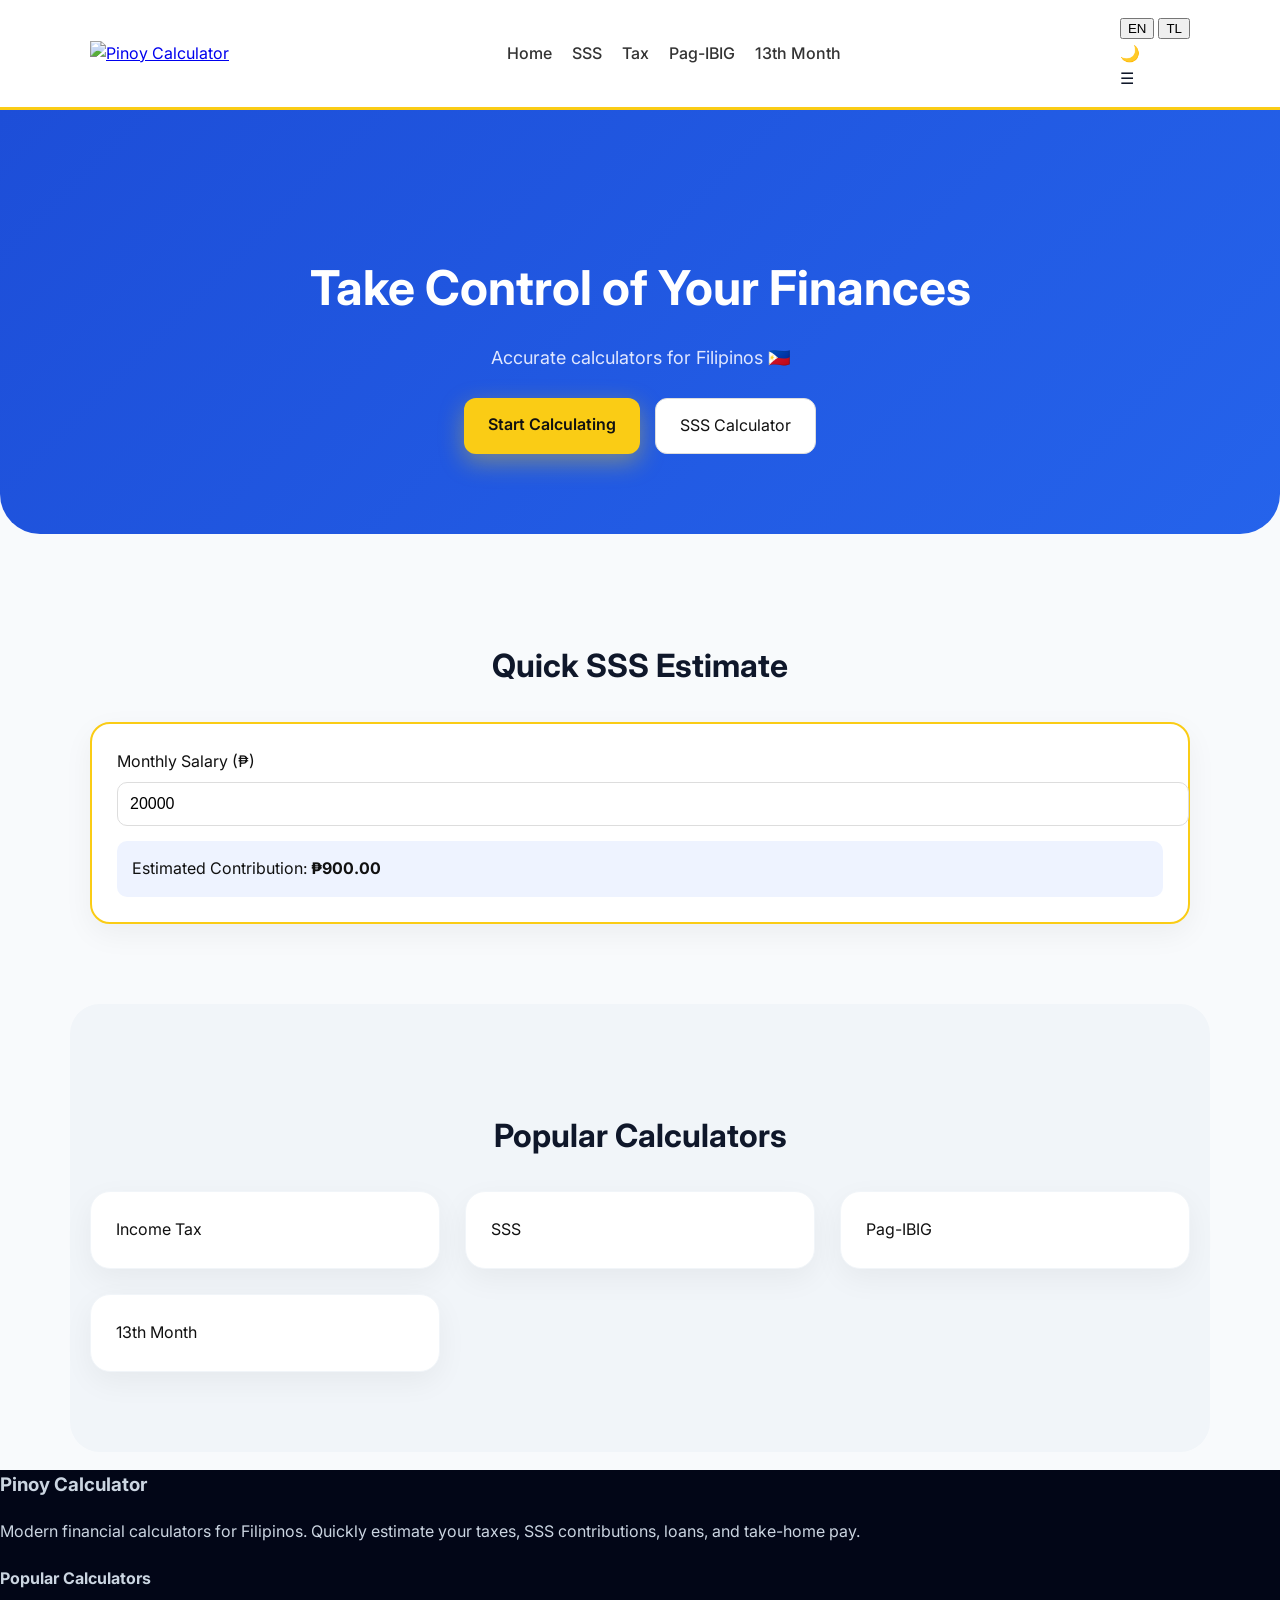
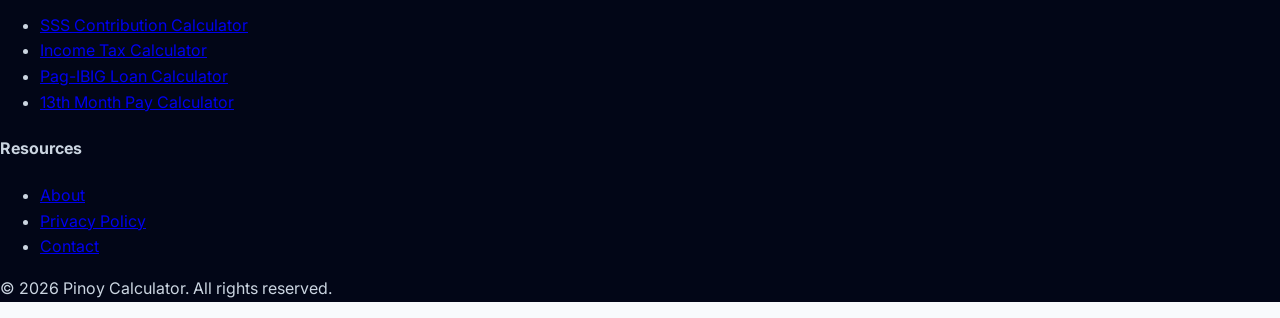
==== commit c68649c2: "Update index.html" ====
--- a/index.html
+++ b/index.html
@@ -7,7 +7,7 @@
 
 <title>Pinoy Calculator</title>
 
-<meta name="description" content="Smart financial calculators for Filipinos. Compute SSS, income tax, loans, and take-home pay instantly.">
+<meta name="description" content="Smart financial calculators for Filipinos.">
 
 <link href="https://fonts.googleapis.com/css2?family=Inter:wght@300;400;500;600;700&display=swap" rel="stylesheet">
 <link rel="stylesheet" href="css/style.css">
@@ -18,38 +18,25 @@
 
 <div id="header"></div>
 
-<!-- HERO -->
 <section class="hero">
-
 <div class="hero-inner">
 
 <h1>Take Control of Your Finances</h1>
 
-<p>
-Accurate calculators for taxes, SSS, loans, and take-home pay — built for Filipinos 🇵🇭
-</p>
+<p>Accurate calculators for Filipinos 🇵🇭</p>
 
 <div class="cta-group">
 <a href="/phcalculator/calculators/income-tax-calculator.html" class="btn-primary">Start Calculating</a>
 <a href="/phcalculator/calculators/sss-contribution-calculator.html" class="btn-secondary">SSS Calculator</a>
 </div>
 
-<div class="trust">
-<span>✔ Accurate & Updated</span>
-<span>✔ 100% Free</span>
-<span>✔ Mobile Optimized</span>
 </div>
-
-</div>
-
 </section>
 
-<!-- QUICK TOOL -->
 <section class="section">
 
 <div class="section-header">
 <h2>Quick SSS Estimate</h2>
-<p>Instantly preview your monthly contribution</p>
 </div>
 
 <div class="card highlight">
@@ -59,90 +46,30 @@
 
 <div class="result" id="miniResult"></div>
 
-<a href="/phcalculator/calculators/sss-contribution-calculator.html" class="btn-primary full">
-Open Full Calculator →
-</a>
+</div>
+
+</section>
+
+<section class="section alt">
+
+<div class="section-header">
+<h2>Popular Calculators</h2>
+</div>
+
+<div class="grid">
+
+<a href="/phcalculator/calculators/income-tax-calculator.html" class="card">Income Tax</a>
+<a href="/phcalculator/calculators/sss-contribution-calculator.html" class="card">SSS</a>
+<a href="/phcalculator/calculators/pagibig-loan-calculator.html" class="card">Pag-IBIG</a>
+<a href="/phcalculator/calculators/13th-month-calculator.html" class="card">13th Month</a>
 
 </div>
 
 </section>
 
-<!-- CALCULATORS -->
-<section class="section alt">
-
-<div class="section-header">
-<h2>Popular Calculators</h2>
-<p>Everything you need to manage your finances</p>
-</div>
-
-<div class="grid">
-
-<a href="/phcalculator/calculators/income-tax-calculator.html" class="card">
-<h3>Income Tax</h3>
-<p>Compute taxes, net salary, and deductions.</p>
-</a>
-
-<a href="/phcalculator/calculators/sss-contribution-calculator.html" class="card">
-<h3>SSS Contribution</h3>
-<p>Estimate your monthly contributions.</p>
-</a>
-
-<a href="/phcalculator/calculators/pagibig-loan-calculator.html" class="card">
-<h3>Pag-IBIG Loan</h3>
-<p>Calculate amortization and loan cost.</p>
-</a>
-
-<a href="/phcalculator/calculators/13th-month-calculator.html" class="card">
-<h3>13th Month Pay</h3>
-<p>Know your December payout.</p>
-</a>
-
-</div>
-
-</section>
-
-<!-- WHY -->
-<section class="section">
-
-<div class="section-header">
-<h2>Why Pinoy Calculator?</h2>
-</div>
-
-<div class="grid">
-
-<div class="card">
-<h3>Accurate</h3>
-<p>Updated with latest Philippine laws.</p>
-</div>
-
-<div class="card">
-<h3>Fast</h3>
-<p>No forms. No hassle. Instant results.</p>
-</div>
-
-<div class="card">
-<h3>Made for Filipinos</h3>
-<p>Designed specifically for PH users.</p>
-</div>
-
-</div>
-
-</section>
-
-<!-- CTA -->
-<section class="cta-section">
-
-<h2>Start Calculating Your Salary</h2>
-
-<a href="/phcalculator/calculators/income-tax-calculator.html" class="btn-primary">
-Try Income Tax Calculator →
-</a>
-
-</section>
-
 <div id="footer"></div>
 
-<script src="/phcalculator/js/main.js"></script>
+<script src="js/main.js"></script>
 
 </body>
 </html>
--- a/css/style.css
+++ b/css/style.css
@@ -249,7 +249,7 @@
 }
 
 .logo img{
-  height:48px;
+  height:98px;
   transition:0.25s ease;
 }
 
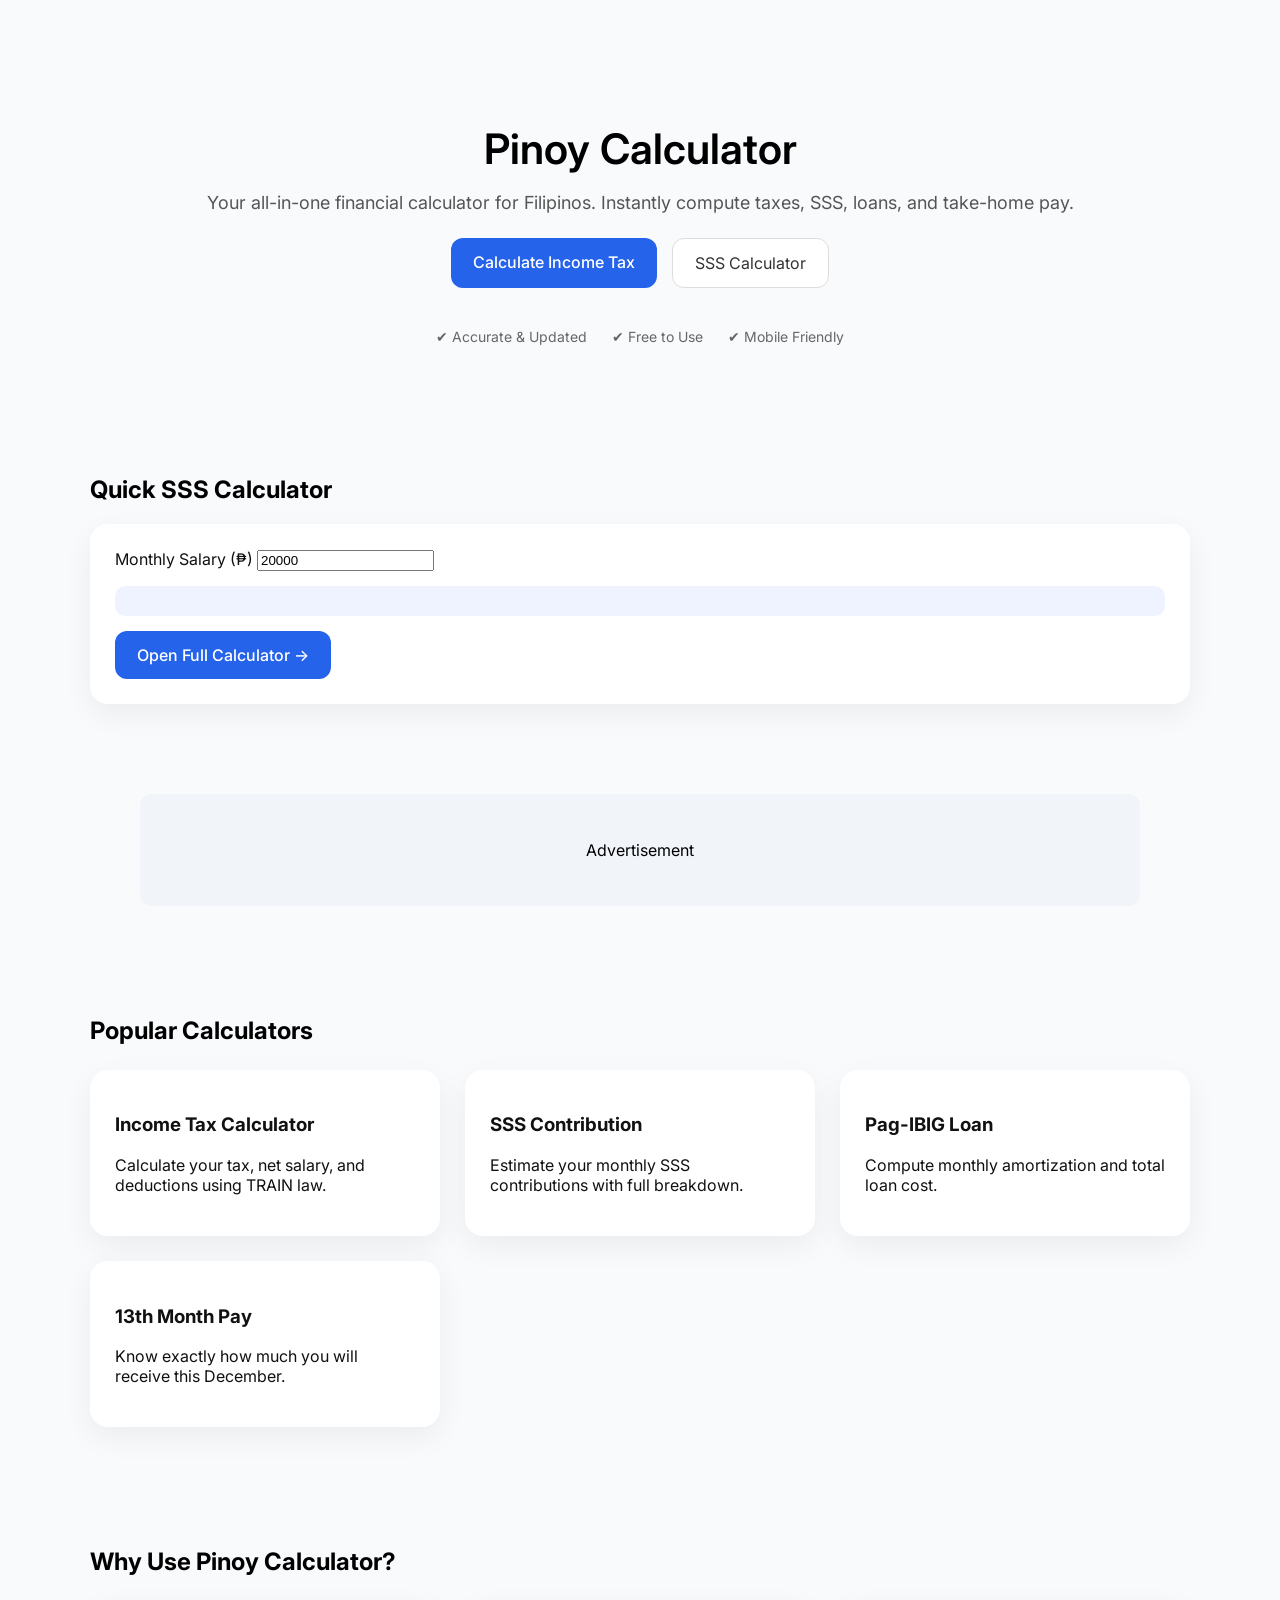
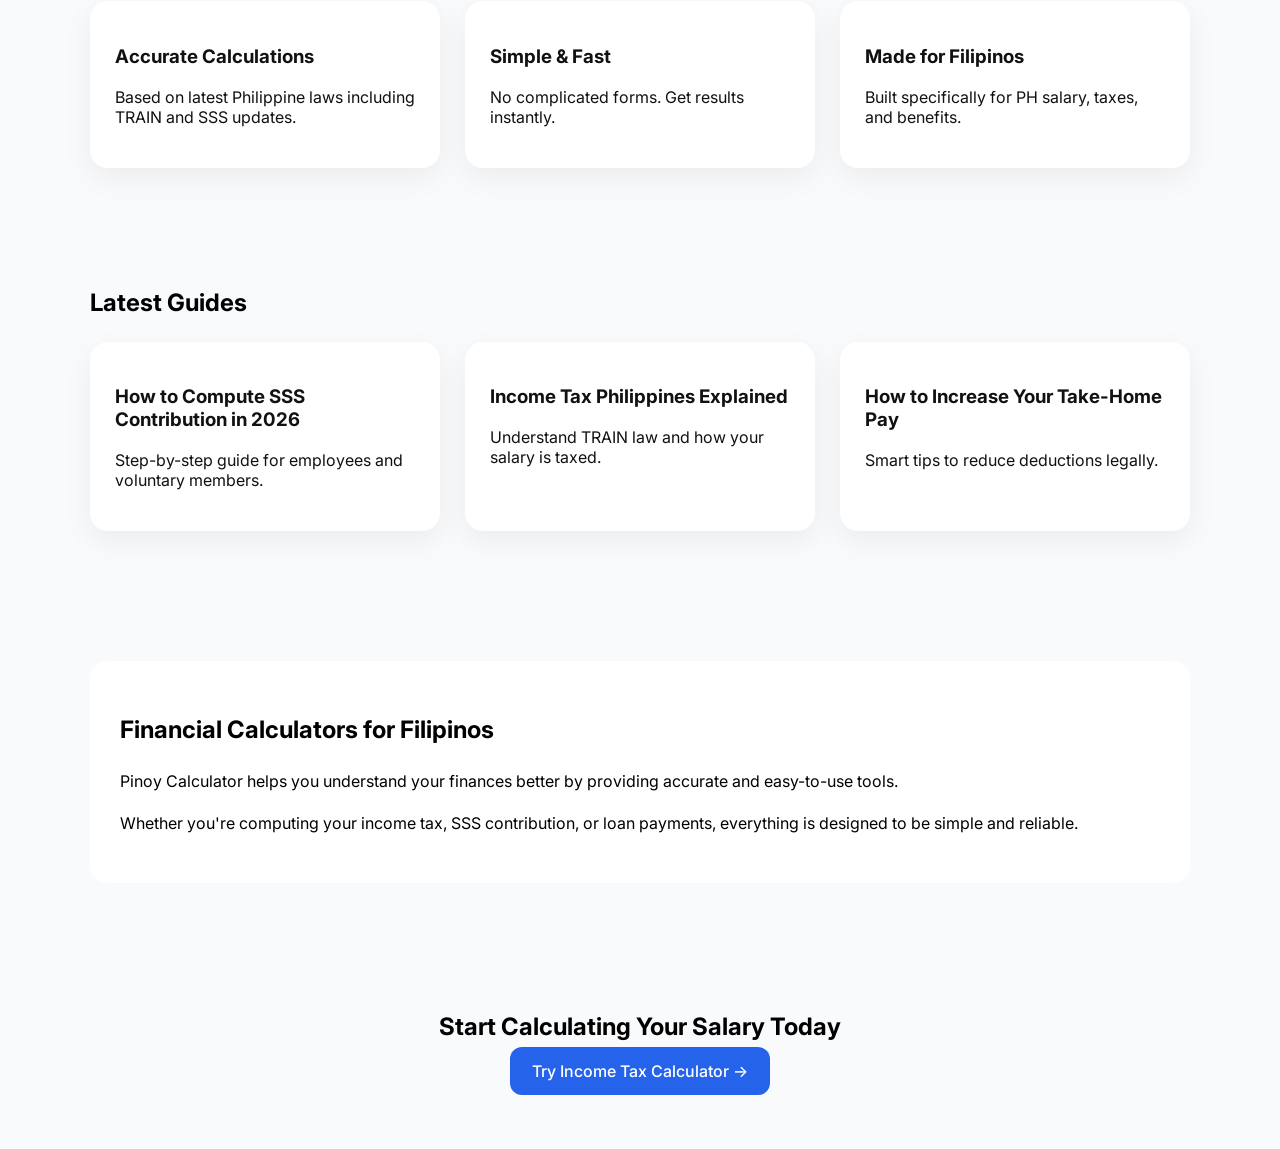
==== commit bc22ad14: "Update index.html" ====
--- a/index.html
+++ b/index.html
@@ -1,5 +1,6 @@
 <!DOCTYPE html>
 <html lang="en">
+
 <head>
 
 <meta charset="UTF-8">
@@ -7,69 +8,305 @@
 
 <title>Pinoy Calculator</title>
 
-<meta name="description" content="Smart financial calculators for Filipinos.">
-
-<link href="https://fonts.googleapis.com/css2?family=Inter:wght@300;400;500;600;700&display=swap" rel="stylesheet">
-<link rel="stylesheet" href="css/style.css">
+<meta name="description" content="Smart financial calculators for Filipinos. Compute SSS, income tax, loans, and take-home pay instantly.">
+
+<link href="https://fonts.googleapis.com/css2?family=Inter:wght@300;400;500;600&display=swap" rel="stylesheet">
+<link rel="stylesheet" href="/phcalculator/css/style.css">
+
+<style>
+
+body{
+font-family:'Inter',sans-serif;
+background:#f8fafc;
+}
+
+/* HERO */
+.hero{
+text-align:center;
+padding:80px 20px 60px;
+max-width:900px;
+margin:auto;
+}
+
+.hero h1{
+font-size:42px;
+font-weight:600;
+margin-bottom:10px;
+}
+
+.hero p{
+font-size:18px;
+color:#555;
+}
+
+/* BUTTONS */
+.cta-group{
+margin-top:25px;
+display:flex;
+gap:15px;
+justify-content:center;
+flex-wrap:wrap;
+}
+
+.btn-primary{
+background:#2563eb;
+color:white;
+padding:14px 22px;
+border-radius:12px;
+text-decoration:none;
+font-weight:500;
+}
+
+.btn-secondary{
+background:white;
+border:1px solid #ddd;
+padding:14px 22px;
+border-radius:12px;
+text-decoration:none;
+color:#333;
+}
+
+/* TRUST */
+.trust{
+margin-top:40px;
+display:flex;
+justify-content:center;
+gap:25px;
+flex-wrap:wrap;
+font-size:14px;
+color:#666;
+}
+
+/* SECTION */
+.section{
+max-width:1100px;
+margin:auto;
+padding:50px 20px;
+}
+
+/* GRID */
+.grid{
+display:grid;
+grid-template-columns:repeat(auto-fit,minmax(260px,1fr));
+gap:25px;
+margin-top:25px;
+}
+
+/* CARD */
+.card{
+background:white;
+padding:25px;
+border-radius:18px;
+box-shadow:0 10px 30px rgba(0,0,0,0.06);
+text-decoration:none;
+color:#111;
+transition:0.2s;
+}
+
+.card:hover{
+transform:translateY(-6px);
+}
+
+/* RESULT BOX */
+.result{
+margin-top:15px;
+padding:15px;
+background:#eef3ff;
+border-radius:10px;
+}
+
+/* INFO */
+.info{
+background:white;
+padding:30px;
+border-radius:16px;
+margin-top:30px;
+line-height:1.6;
+}
+
+.cta-section{
+text-align:center;
+padding:60px 20px;
+}
+
+</style>
 
 </head>
 
 <body>
 
+<!-- HEADER -->
 <div id="header"></div>
 
+<!-- HERO -->
 <section class="hero">
-<div class="hero-inner">
-
-<h1>Take Control of Your Finances</h1>
-
-<p>Accurate calculators for Filipinos 🇵🇭</p>
+
+<h1>Pinoy Calculator</h1>
+
+<p>
+Your all-in-one financial calculator for Filipinos.  
+Instantly compute taxes, SSS, loans, and take-home pay.
+</p>
 
 <div class="cta-group">
-<a href="/phcalculator/calculators/income-tax-calculator.html" class="btn-primary">Start Calculating</a>
+<a href="/phcalculator/calculators/income-tax-calculator.html" class="btn-primary">Calculate Income Tax</a>
 <a href="/phcalculator/calculators/sss-contribution-calculator.html" class="btn-secondary">SSS Calculator</a>
 </div>
 
-</div>
-</section>
-
-<section class="section">
-
-<div class="section-header">
-<h2>Quick SSS Estimate</h2>
-</div>
-
-<div class="card highlight">
+<div class="trust">
+<span>✔ Accurate & Updated</span>
+<span>✔ Free to Use</span>
+<span>✔ Mobile Friendly</span>
+</div>
+
+</section>
+
+<!-- MINI CALCULATOR -->
+<section class="section">
+
+<h2>Quick SSS Calculator</h2>
+
+<div class="card">
 
 <label>Monthly Salary (₱)</label>
 <input type="number" id="miniSalary" value="20000" oninput="miniCalc()">
 
 <div class="result" id="miniResult"></div>
 
-</div>
-
-</section>
-
-<section class="section alt">
-
-<div class="section-header">
+<a href="/phcalculator/calculators/sss-contribution-calculator.html" class="btn-primary" style="margin-top:15px; display:inline-block;">
+Open Full Calculator →
+</a>
+
+</div>
+
+</section>
+
+<!-- ADSENSE -->
+<div style="max-width:1000px;margin:40px auto;text-align:center;">
+
+<div style="background:#f1f5f9;padding:30px;border-radius:12px;">
+<p>Advertisement</p>
+</div>
+
+</div>
+
+<!-- CALCULATORS -->
+<section class="section">
+
 <h2>Popular Calculators</h2>
-</div>
 
 <div class="grid">
 
-<a href="/phcalculator/calculators/income-tax-calculator.html" class="card">Income Tax</a>
-<a href="/phcalculator/calculators/sss-contribution-calculator.html" class="card">SSS</a>
-<a href="/phcalculator/calculators/pagibig-loan-calculator.html" class="card">Pag-IBIG</a>
-<a href="/phcalculator/calculators/13th-month-calculator.html" class="card">13th Month</a>
-
-</div>
-
-</section>
-
+<a href="/phcalculator/calculators/income-tax-calculator.html" class="card">
+<h3>Income Tax Calculator</h3>
+<p>Calculate your tax, net salary, and deductions using TRAIN law.</p>
+</a>
+
+<a href="/phcalculator/calculators/sss-contribution-calculator.html" class="card">
+<h3>SSS Contribution</h3>
+<p>Estimate your monthly SSS contributions with full breakdown.</p>
+</a>
+
+<a href="/phcalculator/calculators/pagibig-loan-calculator.html" class="card">
+<h3>Pag-IBIG Loan</h3>
+<p>Compute monthly amortization and total loan cost.</p>
+</a>
+
+<a href="/phcalculator/calculators/13th-month-calculator.html" class="card">
+<h3>13th Month Pay</h3>
+<p>Know exactly how much you will receive this December.</p>
+</a>
+
+</div>
+
+</section>
+
+<!-- FEATURES -->
+<section class="section">
+
+<h2>Why Use Pinoy Calculator?</h2>
+
+<div class="grid">
+
+<div class="card">
+<h3>Accurate Calculations</h3>
+<p>Based on latest Philippine laws including TRAIN and SSS updates.</p>
+</div>
+
+<div class="card">
+<h3>Simple & Fast</h3>
+<p>No complicated forms. Get results instantly.</p>
+</div>
+
+<div class="card">
+<h3>Made for Filipinos</h3>
+<p>Built specifically for PH salary, taxes, and benefits.</p>
+</div>
+
+</div>
+
+</section>
+
+<!-- BLOG -->
+<section class="section">
+
+<h2>Latest Guides</h2>
+
+<div class="grid">
+
+<a href="#" class="card">
+<h3>How to Compute SSS Contribution in 2026</h3>
+<p>Step-by-step guide for employees and voluntary members.</p>
+</a>
+
+<a href="#" class="card">
+<h3>Income Tax Philippines Explained</h3>
+<p>Understand TRAIN law and how your salary is taxed.</p>
+</a>
+
+<a href="#" class="card">
+<h3>How to Increase Your Take-Home Pay</h3>
+<p>Smart tips to reduce deductions legally.</p>
+</a>
+
+</div>
+
+</section>
+
+<!-- INFO -->
+<section class="section">
+
+<div class="info">
+
+<h2>Financial Calculators for Filipinos</h2>
+
+<p>
+Pinoy Calculator helps you understand your finances better by providing accurate and easy-to-use tools.
+</p>
+
+<p>
+Whether you're computing your income tax, SSS contribution, or loan payments, everything is designed to be simple and reliable.
+</p>
+
+</div>
+
+</section>
+
+<!-- CTA -->
+<section class="cta-section">
+
+<h2>Start Calculating Your Salary Today</h2>
+
+<a href="/phcalculator/calculators/income-tax-calculator.html" class="btn-primary">
+Try Income Tax Calculator →
+</a>
+
+</section>
+
+<!-- FOOTER -->
 <div id="footer"></div>
 
-<script src="js/main.js"></script>
+<script src="/phcalculator/js/main.js"></script>
 
 </body>
 </html>
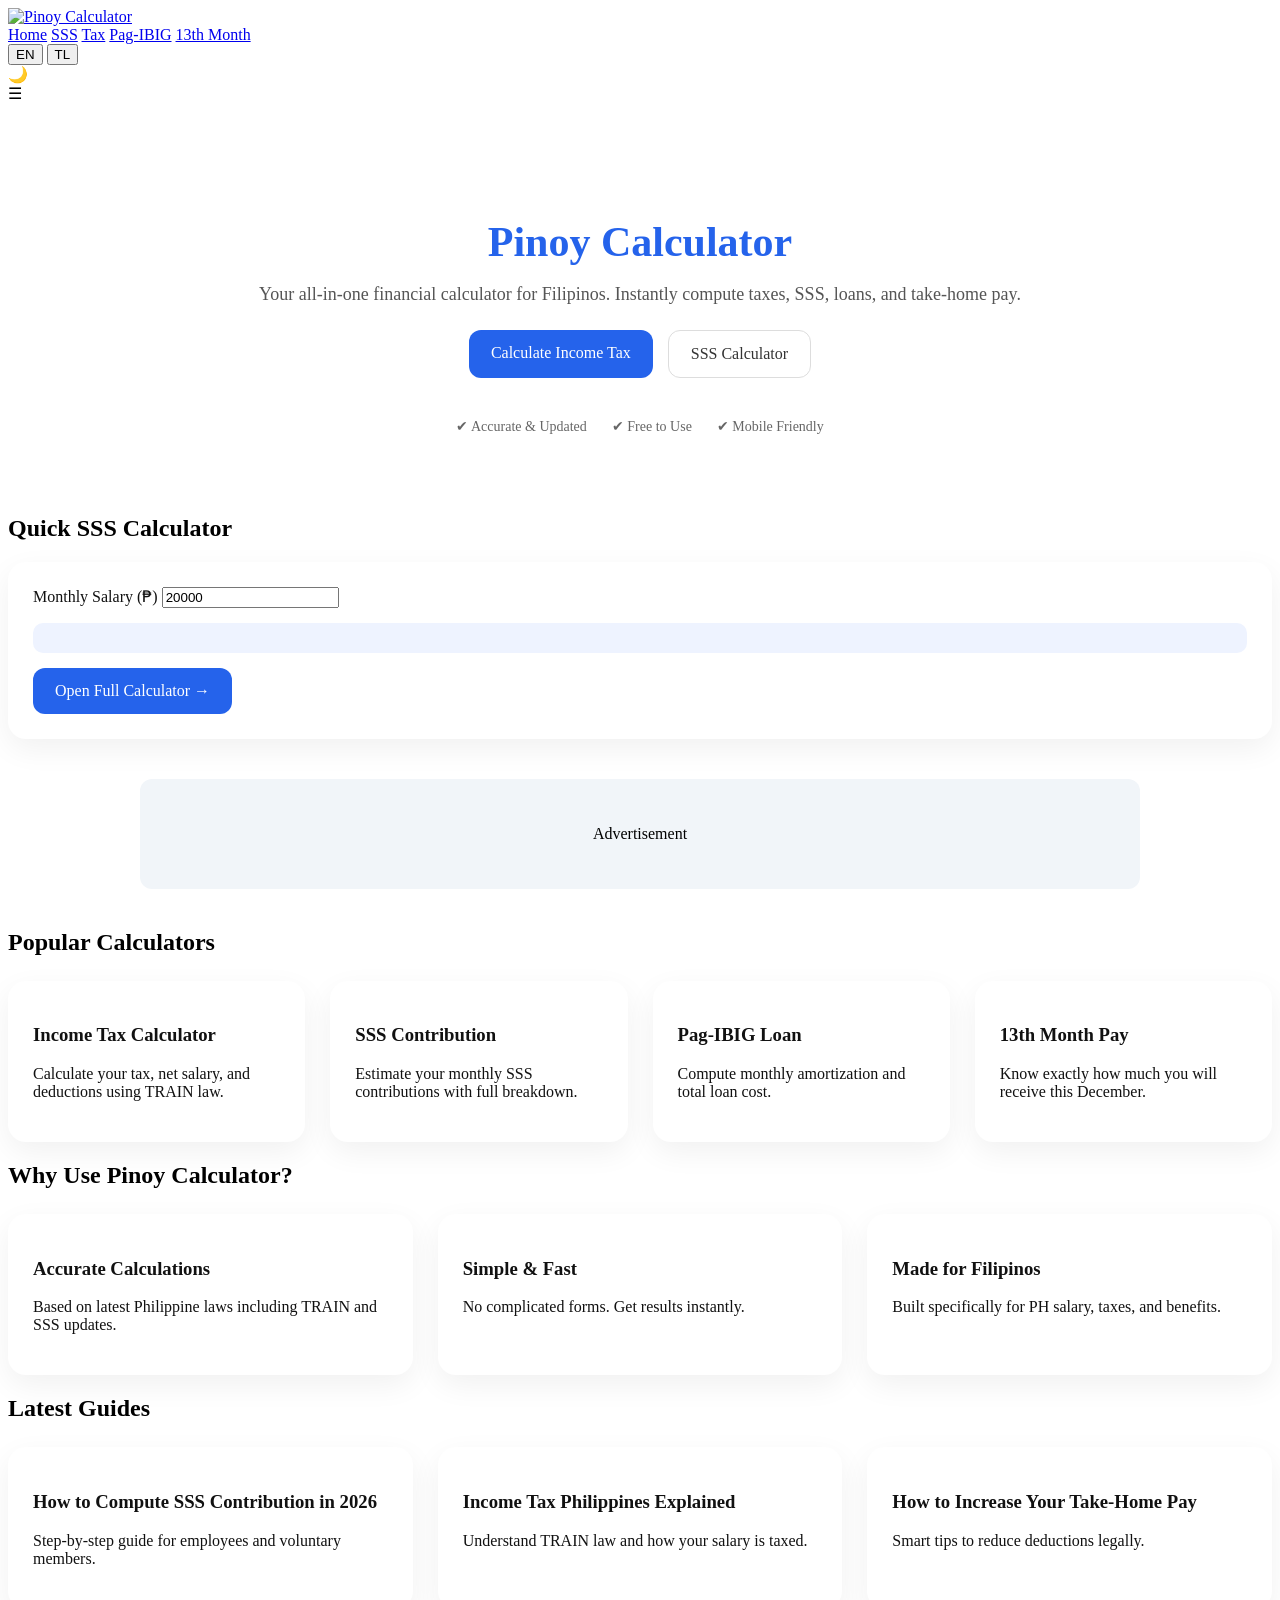
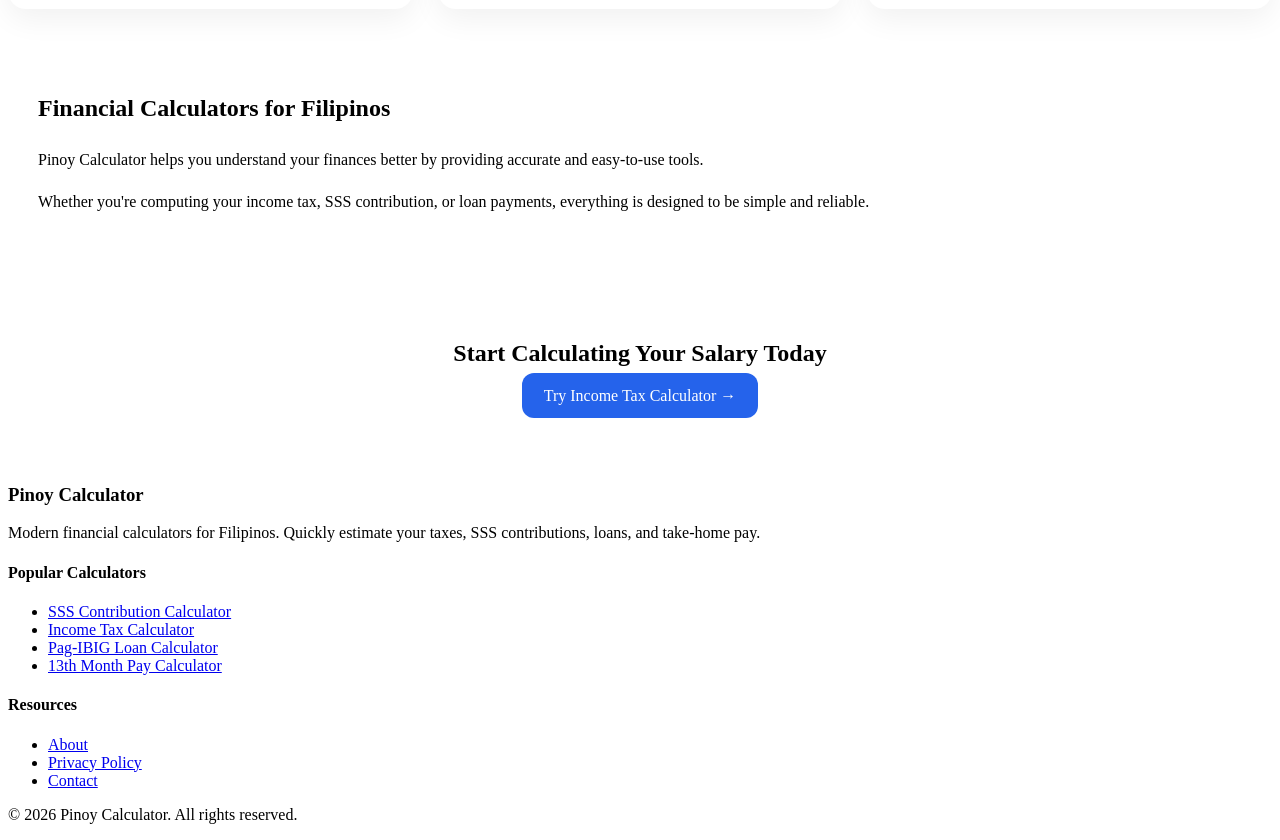
==== commit 946a2fd8: "Update index.html" ====
--- a/index.html
+++ b/index.html
@@ -2,309 +2,314 @@
 <html lang="en">
 
 <head>
-
 <meta charset="UTF-8">
 <meta name="viewport" content="width=device-width, initial-scale=1.0">
-
 <title>Pinoy Calculator</title>
-
 <meta name="description" content="Smart financial calculators for Filipinos. Compute SSS, income tax, loans, and take-home pay instantly.">
 
 <link href="https://fonts.googleapis.com/css2?family=Inter:wght@300;400;500;600&display=swap" rel="stylesheet">
 <link rel="stylesheet" href="/phcalculator/css/style.css">
 
 <style>
-
-body{
-font-family:'Inter',sans-serif;
-background:#f8fafc;
-}
-
 /* HERO */
-.hero{
-text-align:center;
-padding:80px 20px 60px;
-max-width:900px;
-margin:auto;
-}
-
-.hero h1{
-font-size:42px;
-font-weight:600;
-margin-bottom:10px;
-}
-
-.hero p{
-font-size:18px;
-color:#555;
+.hero {
+  text-align: center;
+  padding: 80px 20px 60px;
+  max-width: 900px;
+  margin: auto;
+  animation: fadeIn 1s ease-in-out;
+}
+
+.hero h1 {
+  font-size: 42px;
+  font-weight: 600;
+  margin-bottom: 10px;
+  color: #2563eb;
+}
+
+.hero p {
+  font-size: 18px;
+  color: #555;
+  margin-bottom: 25px;
 }
 
 /* BUTTONS */
-.cta-group{
-margin-top:25px;
-display:flex;
-gap:15px;
-justify-content:center;
-flex-wrap:wrap;
-}
-
-.btn-primary{
-background:#2563eb;
-color:white;
-padding:14px 22px;
-border-radius:12px;
-text-decoration:none;
-font-weight:500;
-}
-
-.btn-secondary{
-background:white;
-border:1px solid #ddd;
-padding:14px 22px;
-border-radius:12px;
-text-decoration:none;
-color:#333;
+.cta-group {
+  display: flex;
+  gap: 15px;
+  justify-content: center;
+  flex-wrap: wrap;
+}
+
+.btn-primary {
+  background: #2563eb;
+  color: white;
+  padding: 14px 22px;
+  border-radius: 12px;
+  text-decoration: none;
+  font-weight: 500;
+  transition: 0.3s;
+}
+
+.btn-primary:hover {
+  transform: translateY(-3px);
+  box-shadow: 0 8px 20px rgba(37, 99, 235, 0.3);
+}
+
+.btn-secondary {
+  background: white;
+  border: 1px solid #ddd;
+  padding: 14px 22px;
+  border-radius: 12px;
+  text-decoration: none;
+  color: #333;
+  transition: 0.3s;
+}
+
+.btn-secondary:hover {
+  transform: translateY(-3px);
+  border-color: #2563eb;
+  color: #2563eb;
 }
 
 /* TRUST */
-.trust{
-margin-top:40px;
-display:flex;
-justify-content:center;
-gap:25px;
-flex-wrap:wrap;
-font-size:14px;
-color:#666;
-}
-
-/* SECTION */
-.section{
-max-width:1100px;
-margin:auto;
-padding:50px 20px;
+.trust {
+  margin-top: 40px;
+  display: flex;
+  justify-content: center;
+  gap: 25px;
+  flex-wrap: wrap;
+  font-size: 14px;
+  color: #666;
+  animation: fadeIn 1.2s ease-in-out;
+}
+
+/* CARDS */
+.card {
+  background: white;
+  padding: 25px;
+  border-radius: 18px;
+  box-shadow: 0 10px 30px rgba(0, 0, 0, 0.06);
+  text-decoration: none;
+  color: #111;
+  transition: transform 0.25s, box-shadow 0.25s;
+}
+
+.card:hover {
+  transform: translateY(-6px);
+  box-shadow: 0 15px 40px rgba(37, 99, 235, 0.15);
+}
+
+/* RESULT */
+.result {
+  margin-top: 15px;
+  padding: 15px;
+  background: #eef3ff;
+  border-radius: 10px;
+  font-weight: 500;
+}
+
+/* INFO */
+.info {
+  background: white;
+  padding: 30px;
+  border-radius: 16px;
+  margin-top: 30px;
+  line-height: 1.6;
+  animation: fadeIn 1.2s ease-in-out;
+}
+
+/* CTA SECTION */
+.cta-section {
+  text-align: center;
+  padding: 60px 20px;
+  animation: fadeIn 1.3s ease-in-out;
 }
 
 /* GRID */
-.grid{
-display:grid;
-grid-template-columns:repeat(auto-fit,minmax(260px,1fr));
-gap:25px;
-margin-top:25px;
-}
-
-/* CARD */
-.card{
-background:white;
-padding:25px;
-border-radius:18px;
-box-shadow:0 10px 30px rgba(0,0,0,0.06);
-text-decoration:none;
-color:#111;
-transition:0.2s;
-}
-
-.card:hover{
-transform:translateY(-6px);
-}
-
-/* RESULT BOX */
-.result{
-margin-top:15px;
-padding:15px;
-background:#eef3ff;
-border-radius:10px;
-}
-
-/* INFO */
-.info{
-background:white;
-padding:30px;
-border-radius:16px;
-margin-top:30px;
-line-height:1.6;
-}
-
-.cta-section{
-text-align:center;
-padding:60px 20px;
-}
-
+.grid {
+  display: grid;
+  grid-template-columns: repeat(auto-fit, minmax(260px, 1fr));
+  gap: 25px;
+  margin-top: 25px;
+}
+
+/* ANIMATIONS */
+@keyframes fadeIn {
+  from { opacity: 0; transform: translateY(15px); }
+  to { opacity: 1; transform: translateY(0); }
+}
 </style>
-
 </head>
 
 <body>
 
-<!-- HEADER -->
-<div id="header"></div>
+<!-- HEADER (INLINED) -->
+<header class="site-header">
+  <div class="nav-container">
+    <a href="/phcalculator/" class="logo">
+      <img src="/phcalculator/images/pinoy-calculator-logo5.PNG" alt="Pinoy Calculator">
+    </a>
+    <nav class="nav-menu" id="navMenu">
+      <a href="/phcalculator/">Home</a>
+      <a href="/phcalculator/calculators/sss-contribution-calculator.html">SSS</a>
+      <a href="/phcalculator/calculators/income-tax-calculator.html">Tax</a>
+      <a href="/phcalculator/calculators/pagibig-loan-calculator.html">Pag-IBIG</a>
+      <a href="/phcalculator/calculators/13th-month-calculator.html">13th Month</a>
+    </nav>
+    <div class="header-actions">
+      <div class="lang-switch">
+        <button onclick="setLanguage('en')">EN</button>
+        <button onclick="setLanguage('tl')">TL</button>
+      </div>
+      <div class="theme-toggle" id="themeToggle" onclick="toggleDarkMode()">🌙</div>
+      <div class="hamburger" onclick="toggleMenu()">☰</div>
+    </div>
+  </div>
+</header>
 
 <!-- HERO -->
 <section class="hero">
-
-<h1>Pinoy Calculator</h1>
-
-<p>
-Your all-in-one financial calculator for Filipinos.  
-Instantly compute taxes, SSS, loans, and take-home pay.
-</p>
-
-<div class="cta-group">
-<a href="/phcalculator/calculators/income-tax-calculator.html" class="btn-primary">Calculate Income Tax</a>
-<a href="/phcalculator/calculators/sss-contribution-calculator.html" class="btn-secondary">SSS Calculator</a>
-</div>
-
-<div class="trust">
-<span>✔ Accurate & Updated</span>
-<span>✔ Free to Use</span>
-<span>✔ Mobile Friendly</span>
-</div>
-
+  <h1>Pinoy Calculator</h1>
+  <p>Your all-in-one financial calculator for Filipinos. Instantly compute taxes, SSS, loans, and take-home pay.</p>
+  <div class="cta-group">
+    <a href="/phcalculator/calculators/income-tax-calculator.html" class="btn-primary">Calculate Income Tax</a>
+    <a href="/phcalculator/calculators/sss-contribution-calculator.html" class="btn-secondary">SSS Calculator</a>
+  </div>
+  <div class="trust">
+    <span>✔ Accurate & Updated</span>
+    <span>✔ Free to Use</span>
+    <span>✔ Mobile Friendly</span>
+  </div>
 </section>
 
 <!-- MINI CALCULATOR -->
 <section class="section">
-
-<h2>Quick SSS Calculator</h2>
-
-<div class="card">
-
-<label>Monthly Salary (₱)</label>
-<input type="number" id="miniSalary" value="20000" oninput="miniCalc()">
-
-<div class="result" id="miniResult"></div>
-
-<a href="/phcalculator/calculators/sss-contribution-calculator.html" class="btn-primary" style="margin-top:15px; display:inline-block;">
-Open Full Calculator →
-</a>
-
-</div>
-
+  <h2>Quick SSS Calculator</h2>
+  <div class="card">
+    <label>Monthly Salary (₱)</label>
+    <input type="number" id="miniSalary" value="20000" oninput="miniCalc()">
+    <div class="result" id="miniResult"></div>
+    <a href="/phcalculator/calculators/sss-contribution-calculator.html" class="btn-primary" style="margin-top:15px; display:inline-block;">
+      Open Full Calculator →
+    </a>
+  </div>
 </section>
 
 <!-- ADSENSE -->
 <div style="max-width:1000px;margin:40px auto;text-align:center;">
-
-<div style="background:#f1f5f9;padding:30px;border-radius:12px;">
-<p>Advertisement</p>
+  <div style="background:#f1f5f9;padding:30px;border-radius:12px;">
+    <p>Advertisement</p>
+  </div>
 </div>
 
-</div>
-
 <!-- CALCULATORS -->
 <section class="section">
-
-<h2>Popular Calculators</h2>
-
-<div class="grid">
-
-<a href="/phcalculator/calculators/income-tax-calculator.html" class="card">
-<h3>Income Tax Calculator</h3>
-<p>Calculate your tax, net salary, and deductions using TRAIN law.</p>
-</a>
-
-<a href="/phcalculator/calculators/sss-contribution-calculator.html" class="card">
-<h3>SSS Contribution</h3>
-<p>Estimate your monthly SSS contributions with full breakdown.</p>
-</a>
-
-<a href="/phcalculator/calculators/pagibig-loan-calculator.html" class="card">
-<h3>Pag-IBIG Loan</h3>
-<p>Compute monthly amortization and total loan cost.</p>
-</a>
-
-<a href="/phcalculator/calculators/13th-month-calculator.html" class="card">
-<h3>13th Month Pay</h3>
-<p>Know exactly how much you will receive this December.</p>
-</a>
-
-</div>
-
+  <h2>Popular Calculators</h2>
+  <div class="grid">
+    <a href="/phcalculator/calculators/income-tax-calculator.html" class="card">
+      <h3>Income Tax Calculator</h3>
+      <p>Calculate your tax, net salary, and deductions using TRAIN law.</p>
+    </a>
+    <a href="/phcalculator/calculators/sss-contribution-calculator.html" class="card">
+      <h3>SSS Contribution</h3>
+      <p>Estimate your monthly SSS contributions with full breakdown.</p>
+    </a>
+    <a href="/phcalculator/calculators/pagibig-loan-calculator.html" class="card">
+      <h3>Pag-IBIG Loan</h3>
+      <p>Compute monthly amortization and total loan cost.</p>
+    </a>
+    <a href="/phcalculator/calculators/13th-month-calculator.html" class="card">
+      <h3>13th Month Pay</h3>
+      <p>Know exactly how much you will receive this December.</p>
+    </a>
+  </div>
 </section>
 
 <!-- FEATURES -->
 <section class="section">
-
-<h2>Why Use Pinoy Calculator?</h2>
-
-<div class="grid">
-
-<div class="card">
-<h3>Accurate Calculations</h3>
-<p>Based on latest Philippine laws including TRAIN and SSS updates.</p>
-</div>
-
-<div class="card">
-<h3>Simple & Fast</h3>
-<p>No complicated forms. Get results instantly.</p>
-</div>
-
-<div class="card">
-<h3>Made for Filipinos</h3>
-<p>Built specifically for PH salary, taxes, and benefits.</p>
-</div>
-
-</div>
-
+  <h2>Why Use Pinoy Calculator?</h2>
+  <div class="grid">
+    <div class="card">
+      <h3>Accurate Calculations</h3>
+      <p>Based on latest Philippine laws including TRAIN and SSS updates.</p>
+    </div>
+    <div class="card">
+      <h3>Simple & Fast</h3>
+      <p>No complicated forms. Get results instantly.</p>
+    </div>
+    <div class="card">
+      <h3>Made for Filipinos</h3>
+      <p>Built specifically for PH salary, taxes, and benefits.</p>
+    </div>
+  </div>
 </section>
 
 <!-- BLOG -->
 <section class="section">
-
-<h2>Latest Guides</h2>
-
-<div class="grid">
-
-<a href="#" class="card">
-<h3>How to Compute SSS Contribution in 2026</h3>
-<p>Step-by-step guide for employees and voluntary members.</p>
-</a>
-
-<a href="#" class="card">
-<h3>Income Tax Philippines Explained</h3>
-<p>Understand TRAIN law and how your salary is taxed.</p>
-</a>
-
-<a href="#" class="card">
-<h3>How to Increase Your Take-Home Pay</h3>
-<p>Smart tips to reduce deductions legally.</p>
-</a>
-
-</div>
-
+  <h2>Latest Guides</h2>
+  <div class="grid">
+    <a href="#" class="card">
+      <h3>How to Compute SSS Contribution in 2026</h3>
+      <p>Step-by-step guide for employees and voluntary members.</p>
+    </a>
+    <a href="#" class="card">
+      <h3>Income Tax Philippines Explained</h3>
+      <p>Understand TRAIN law and how your salary is taxed.</p>
+    </a>
+    <a href="#" class="card">
+      <h3>How to Increase Your Take-Home Pay</h3>
+      <p>Smart tips to reduce deductions legally.</p>
+    </a>
+  </div>
 </section>
 
 <!-- INFO -->
 <section class="section">
-
-<div class="info">
-
-<h2>Financial Calculators for Filipinos</h2>
-
-<p>
-Pinoy Calculator helps you understand your finances better by providing accurate and easy-to-use tools.
-</p>
-
-<p>
-Whether you're computing your income tax, SSS contribution, or loan payments, everything is designed to be simple and reliable.
-</p>
-
-</div>
-
+  <div class="info">
+    <h2>Financial Calculators for Filipinos</h2>
+    <p>Pinoy Calculator helps you understand your finances better by providing accurate and easy-to-use tools.</p>
+    <p>Whether you're computing your income tax, SSS contribution, or loan payments, everything is designed to be simple and reliable.</p>
+  </div>
 </section>
 
 <!-- CTA -->
 <section class="cta-section">
-
-<h2>Start Calculating Your Salary Today</h2>
-
-<a href="/phcalculator/calculators/income-tax-calculator.html" class="btn-primary">
-Try Income Tax Calculator →
-</a>
-
-</section>
-
-<!-- FOOTER -->
-<div id="footer"></div>
+  <h2>Start Calculating Your Salary Today</h2>
+  <a href="/phcalculator/calculators/income-tax-calculator.html" class="btn-primary">
+    Try Income Tax Calculator →
+  </a>
+</section>
+
+<!-- FOOTER (INLINED) -->
+<footer class="site-footer">
+  <div class="footer-container">
+    <div class="footer-col">
+      <h3>Pinoy Calculator</h3>
+      <p>Modern financial calculators for Filipinos. Quickly estimate your taxes, SSS contributions, loans, and take-home pay.</p>
+    </div>
+    <div class="footer-col">
+      <h4>Popular Calculators</h4>
+      <ul>
+        <li><a href="/phcalculator/calculators/sss-contribution-calculator.html">SSS Contribution Calculator</a></li>
+        <li><a href="/phcalculator/calculators/income-tax-calculator.html">Income Tax Calculator</a></li>
+        <li><a href="/phcalculator/calculators/pagibig-loan-calculator.html">Pag-IBIG Loan Calculator</a></li>
+        <li><a href="/phcalculator/calculators/13th-month-calculator.html">13th Month Pay Calculator</a></li>
+      </ul>
+    </div>
+    <div class="footer-col">
+      <h4>Resources</h4>
+      <ul>
+        <li><a href="/phcalculator/">About</a></li>
+        <li><a href="/phcalculator/">Privacy Policy</a></li>
+        <li><a href="/phcalculator/">Contact</a></li>
+      </ul>
+    </div>
+  </div>
+  <div class="footer-bottom">
+    <p>© 2026 Pinoy Calculator. All rights reserved.</p>
+  </div>
+</footer>
 
 <script src="/phcalculator/js/main.js"></script>
 
